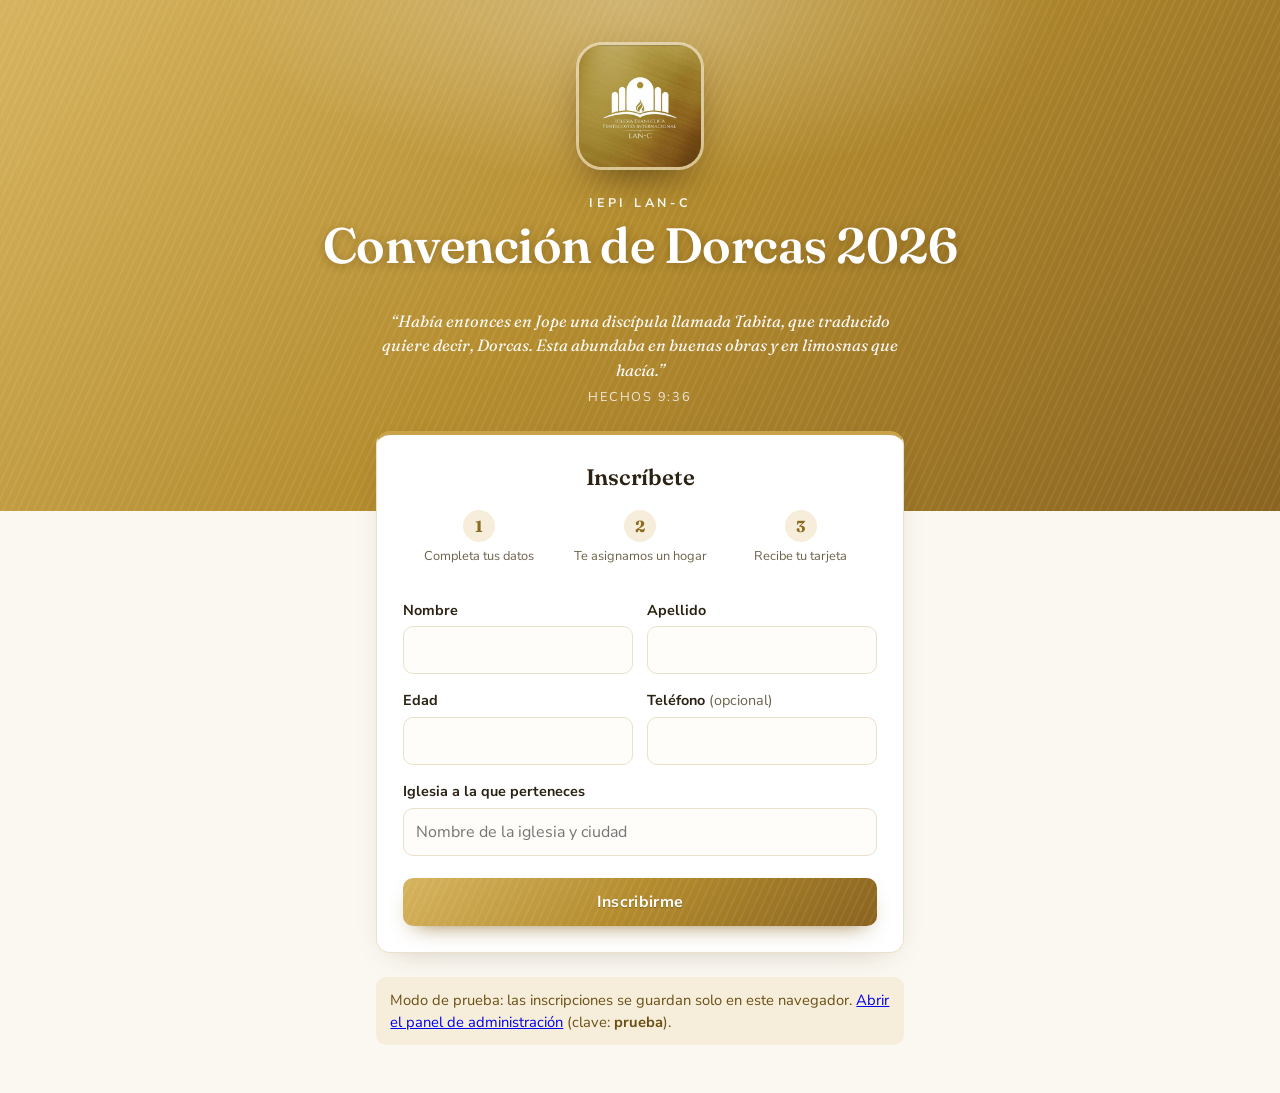
==== dorcas2026/index.html @ a67843ee "Dorcas 2026: paleta dorada del logo y portada nueva para la inscripción Co-Authored-By: Claude Opus " ====
<!DOCTYPE html>
<html lang="es">
<head>
<meta charset="UTF-8">
<meta name="viewport" content="width=device-width, initial-scale=1.0">
<title>Convención de Dorcas 2026</title>
<link rel="preconnect" href="https://fonts.googleapis.com">
<link rel="preconnect" href="https://fonts.gstatic.com" crossorigin>
<link href="https://fonts.googleapis.com/css2?family=Fraunces:opsz,wght@9..144,600&family=Nunito+Sans:wght@400;700&display=swap" rel="stylesheet">
<link rel="stylesheet" href="estilos.css">
</head>
<body>
<header class="portada">
  <img class="logo" src="logo.jpg" alt="Logo Iglesia Evangélica Pentecostés Internacional LAN-C">
  <span class="sello" id="ev-organiza"></span>
  <h1 id="ev-nombre"></h1>
  <div class="chips" id="ev-detalle"></div>
  <blockquote>“Había entonces en Jope una discípula llamada Tabita, que traducido quiere decir, Dorcas. Esta abundaba en buenas obras y en limosnas que hacía.”<cite>Hechos 9:36</cite></blockquote>
</header>

<main class="envoltura sube">
  <section class="tarjeta destacada" id="formulario">
    <h2 style="font-size:1.4rem;text-align:center;margin-bottom:1rem">Inscríbete</h2>
    <div class="pasos">
      <div><b>1</b>Completa tus datos</div>
      <div><b>2</b>Te asignamos un hogar</div>
      <div><b>3</b>Recibe tu tarjeta</div>
    </div>
    <form id="form" novalidate>
      <div class="fila2">
        <div>
          <label for="nombre">Nombre</label>
          <input id="nombre" name="nombre" autocomplete="given-name" required maxlength="60">
        </div>
        <div>
          <label for="apellido">Apellido</label>
          <input id="apellido" name="apellido" autocomplete="family-name" required maxlength="60">
        </div>
      </div>
      <div class="fila2">
        <div>
          <label for="edad">Edad</label>
          <input id="edad" name="edad" type="number" inputmode="numeric" min="0" max="120" required>
        </div>
        <div>
          <label for="telefono">Teléfono <span class="opc">(opcional)</span></label>
          <input id="telefono" name="telefono" type="tel" autocomplete="tel" maxlength="30">
        </div>
      </div>
      <label for="iglesia">Iglesia a la que perteneces</label>
      <input id="iglesia" name="iglesia" required maxlength="100" placeholder="Nombre de la iglesia y ciudad">
      <div id="error" class="aviso mal oculto" role="alert"></div>
      <button class="boton dorado bloque" id="enviar" type="submit">Inscribirme</button>
    </form>
  </section>

  <section class="tarjeta destacada oculto" id="listo" style="text-align:center">
    <div class="listo-icono">✓</div>
    <h2>¡Inscripción recibida!</h2>
    <p style="margin-top:.5rem">Gracias, <strong id="listo-nombre"></strong>. Tu código de inscripción es:</p>
    <p class="codigo-grande" id="listo-codigo"></p>
    <p>Guárdalo. Cuando tengamos tu hospedaje listo te entregaremos una tarjeta con los datos de tu hospedador.</p>
    <button class="boton suave bloque" id="otra" type="button">Inscribir a otra persona</button>
  </section>

  <p class="pie" id="ev-contacto"></p>
  <div id="prueba" class="aviso info oculto">Modo de prueba: las inscripciones se guardan solo en este navegador. <a href="admin.html">Abrir el panel de administración</a> (clave: <b>prueba</b>).</div>
</main>

<script src="comun.js"></script>
<script>
document.getElementById('ev-organiza').textContent = EVENTO.organiza;
document.getElementById('ev-nombre').textContent = EVENTO.nombre;
document.getElementById('ev-detalle').innerHTML = [EVENTO.fechas && '📅 ' + esc(EVENTO.fechas), EVENTO.lugar && '📍 ' + esc(EVENTO.lugar)]
  .filter(Boolean).map(t => '<span>' + t + '</span>').join('');
document.title = 'Inscripción · ' + EVENTO.nombre;
if (EVENTO.contacto) document.getElementById('ev-contacto').textContent = '¿Dudas? Escríbenos: ' + EVENTO.contacto;
if (MODO_PRUEBA) document.getElementById('prueba').classList.remove('oculto');

const form = document.getElementById('form');
const error = document.getElementById('error');
const boton = document.getElementById('enviar');

form.addEventListener('submit', async (e) => {
  e.preventDefault();
  error.classList.add('oculto');
  const d = Object.fromEntries(new FormData(form).entries());
  Object.keys(d).forEach(k => d[k] = d[k].trim());
  const edad = Number(d.edad);
  let falta = '';
  if (!d.nombre) falta = 'Escribe tu nombre.';
  else if (!d.apellido) falta = 'Escribe tu apellido.';
  else if (d.edad === '' || !Number.isInteger(edad) || edad < 0 || edad > 120) falta = 'Escribe una edad válida.';
  else if (!d.iglesia) falta = 'Escribe la iglesia a la que perteneces.';
  if (falta) { error.textContent = falta; error.classList.remove('oculto'); return; }

  boton.disabled = true;
  boton.textContent = 'Enviando…';
  try {
    const r = await api('inscribir', d);
    if (!r.ok) throw new Error(r.mensaje || 'No se pudo guardar.');
    document.getElementById('listo-nombre').textContent = d.nombre + ' ' + d.apellido;
    document.getElementById('listo-codigo').textContent = r.codigo;
    document.getElementById('formulario').classList.add('oculto');
    document.getElementById('listo').classList.remove('oculto');
    form.reset();
  } catch (err) {
    error.textContent = 'No pudimos enviar tu inscripción. Revisa tu conexión e inténtalo de nuevo. (' + err.message + ')';
    error.classList.remove('oculto');
  } finally {
    boton.disabled = false;
    boton.textContent = 'Inscribirme';
  }
});

document.getElementById('otra').addEventListener('click', () => {
  document.getElementById('listo').classList.add('oculto');
  document.getElementById('formulario').classList.remove('oculto');
  document.getElementById('nombre').focus();
});
</script>
</body>
</html>
---- dorcas2026/estilos.css ----
/* Paleta tomada del logo de IEPI LAN-C: dorado cepillado, blanco y café profundo. */
:root {
  --bg: #fbf8f1;
  --surface: #ffffff;
  --ink: #2b2214;
  --ink-soft: #6e624c;
  --line: #ebe1cb;
  --accent: #8c6a1f;        /* dorado oscuro: textos y detalles sobre fondo claro */
  --accent-dark: #6b4f15;
  --accent-soft: #f6eedb;
  --oro-claro: #e8cf8a;
  --oro: linear-gradient(135deg, #d6b45f 0%, #b48c2e 48%, #8a6420 100%);
  --cepillado: repeating-linear-gradient(115deg, rgba(255,255,255,.06) 0 2px, transparent 2px 7px);
  --ok: #2f7d4f; --ok-bg: #e5f4ea;
  --bad: #b3261e; --bad-bg: #fbe9e7;
  --radius: 14px;
}
* { box-sizing: border-box; margin: 0; padding: 0; }
body {
  font-family: 'Nunito Sans', system-ui, -apple-system, 'Segoe UI', Roboto, sans-serif;
  background: var(--bg);
  color: var(--ink);
  min-height: 100vh;
  line-height: 1.5;
}
h1, h2, h3 { font-family: 'Fraunces', Georgia, serif; font-weight: 600; letter-spacing: -0.01em; }
.envoltura { max-width: 560px; margin: 0 auto; padding: 2.5rem 1rem 3rem; }
.envoltura.ancha { max-width: 1100px; }

.cabecera { text-align: center; margin-bottom: 1.75rem; }
.cabecera .sello { display: inline-block; font-size: .75rem; letter-spacing: .18em; text-transform: uppercase;
  color: var(--accent); font-weight: 700; margin-bottom: .4rem; }
.cabecera h1 { font-size: clamp(1.7rem, 5vw, 2.3rem); line-height: 1.15; }
.cabecera p { color: var(--ink-soft); margin-top: .35rem; }
.con-logo { display: flex; align-items: center; justify-content: center; gap: 1.1rem; text-align: left; }
.con-logo .logo { width: 96px; height: 96px; border-radius: 18px; object-fit: cover; flex-shrink: 0;
  box-shadow: 0 8px 22px -10px rgba(60, 40, 20, .5); }
@media (max-width: 480px) { .con-logo .logo { width: 68px; height: 68px; border-radius: 14px; } .con-logo { gap: .8rem; } }

.tarjeta { background: var(--surface); border: 1px solid var(--line); border-radius: var(--radius);
  padding: 1.6rem; box-shadow: 0 10px 30px -18px rgba(60, 40, 20, .35); }

label { display: block; font-weight: 700; font-size: .9rem; margin: 1rem 0 .3rem; }
label .opc { font-weight: 400; color: var(--ink-soft); }
input, select, textarea {
  width: 100%; font: inherit; color: inherit; padding: .7rem .8rem; border: 1px solid var(--line);
  border-radius: 10px; background: #fffdfa;
}
input:focus, select:focus, textarea:focus { outline: 2px solid var(--accent); outline-offset: 1px; border-color: transparent; }
.fila2 { display: grid; grid-template-columns: 1fr 1fr; gap: 0 .9rem; }
@media (max-width: 480px) { .fila2 { grid-template-columns: 1fr; } }

.boton { display: inline-flex; align-items: center; justify-content: center; gap: .4rem; font: inherit; font-weight: 700;
  border: 0; border-radius: 10px; padding: .75rem 1.2rem; cursor: pointer; background: var(--accent); color: #fff;
  transition: filter .15s, transform .15s; }
.boton:hover { background: var(--accent-dark); }
.boton.dorado { background: var(--cepillado), var(--oro); text-shadow: 0 1px 1px rgba(60,40,0,.35);
  box-shadow: 0 10px 22px -12px rgba(138,100,32,.9); letter-spacing: .02em; }
.boton.dorado:hover { filter: brightness(1.06); transform: translateY(-1px); }
.boton:disabled { opacity: .6; cursor: wait; }
.boton.bloque { width: 100%; margin-top: 1.4rem; }
.boton.suave { background: var(--accent-soft); color: var(--accent-dark); }
.boton.suave:hover { background: #efd6c5; }
.boton.peligro { background: transparent; color: var(--bad); padding: .35rem .6rem; }
.boton.peque { padding: .4rem .75rem; font-size: .85rem; }

.aviso { border-radius: 10px; padding: .75rem .9rem; margin-top: 1rem; font-size: .92rem; }
.aviso.ok { background: var(--ok-bg); color: var(--ok); }
.aviso.mal { background: var(--bad-bg); color: var(--bad); }
.aviso.info { background: var(--accent-soft); color: var(--accent-dark); }
.oculto { display: none !important; }
.pie { text-align: center; color: var(--ink-soft); font-size: .85rem; margin-top: 1.5rem; }

/* ----- Portada de la inscripción ----- */
.portada { background: var(--cepillado), var(--oro); color: #fff; text-align: center;
  padding: 2.6rem 1rem 6.5rem; position: relative; overflow: hidden; }
.portada::after { content: ''; position: absolute; inset: 0; pointer-events: none;
  background: radial-gradient(600px 260px at 50% 0%, rgba(255,255,255,.28), transparent 70%); }
.portada > * { position: relative; z-index: 1; }
.portada .logo { width: 128px; height: 128px; border-radius: 26px; object-fit: cover;
  border: 3px solid rgba(255,255,255,.45); box-shadow: 0 18px 40px -16px rgba(50,30,0,.7); }
.portada .sello { display: block; margin-top: 1.1rem; font-size: .78rem; letter-spacing: .3em; text-transform: uppercase;
  font-weight: 700; opacity: .92; }
.portada h1 { font-size: clamp(2rem, 7vw, 3.1rem); line-height: 1.08; margin-top: .35rem; text-shadow: 0 2px 10px rgba(60,40,0,.3); }
.portada .chips { display: flex; justify-content: center; flex-wrap: wrap; gap: .5rem; margin-top: 1rem; }
.portada .chips span { background: rgba(255,255,255,.18); border: 1px solid rgba(255,255,255,.35);
  border-radius: 999px; padding: .3rem .85rem; font-weight: 700; font-size: .9rem; }
.portada blockquote { max-width: 520px; margin: 1.3rem auto 0; font-family: 'Fraunces', Georgia, serif; font-style: italic;
  font-size: 1.02rem; line-height: 1.5; opacity: .95; }
.portada cite { display: block; margin-top: .35rem; font-family: 'Nunito Sans', sans-serif; font-style: normal;
  font-size: .8rem; letter-spacing: .14em; text-transform: uppercase; opacity: .85; }
.envoltura.sube { margin-top: -5rem; position: relative; z-index: 2; padding-top: 0; }
.tarjeta.destacada { border-top: 4px solid #c9a24a; }
.pasos { display: grid; grid-template-columns: repeat(3, 1fr); gap: .5rem; margin-bottom: 1.2rem; }
.pasos div { text-align: center; font-size: .8rem; color: var(--ink-soft); line-height: 1.3; }
.pasos b { display: grid; place-items: center; width: 2rem; height: 2rem; margin: 0 auto .35rem; border-radius: 50%;
  background: var(--accent-soft); color: var(--accent); font-family: 'Fraunces', Georgia, serif; font-size: 1rem; }
.listo-icono { display: grid; place-items: center; width: 64px; height: 64px; margin: 0 auto .8rem; border-radius: 50%;
  background: var(--cepillado), var(--oro); color: #fff; font-size: 2rem; box-shadow: 0 10px 24px -12px rgba(138,100,32,.9); }
.codigo-grande { font-family: 'Fraunces', Georgia, serif; font-size: 2.2rem; color: var(--accent); margin: .3rem 0 .6rem;
  letter-spacing: .04em; }
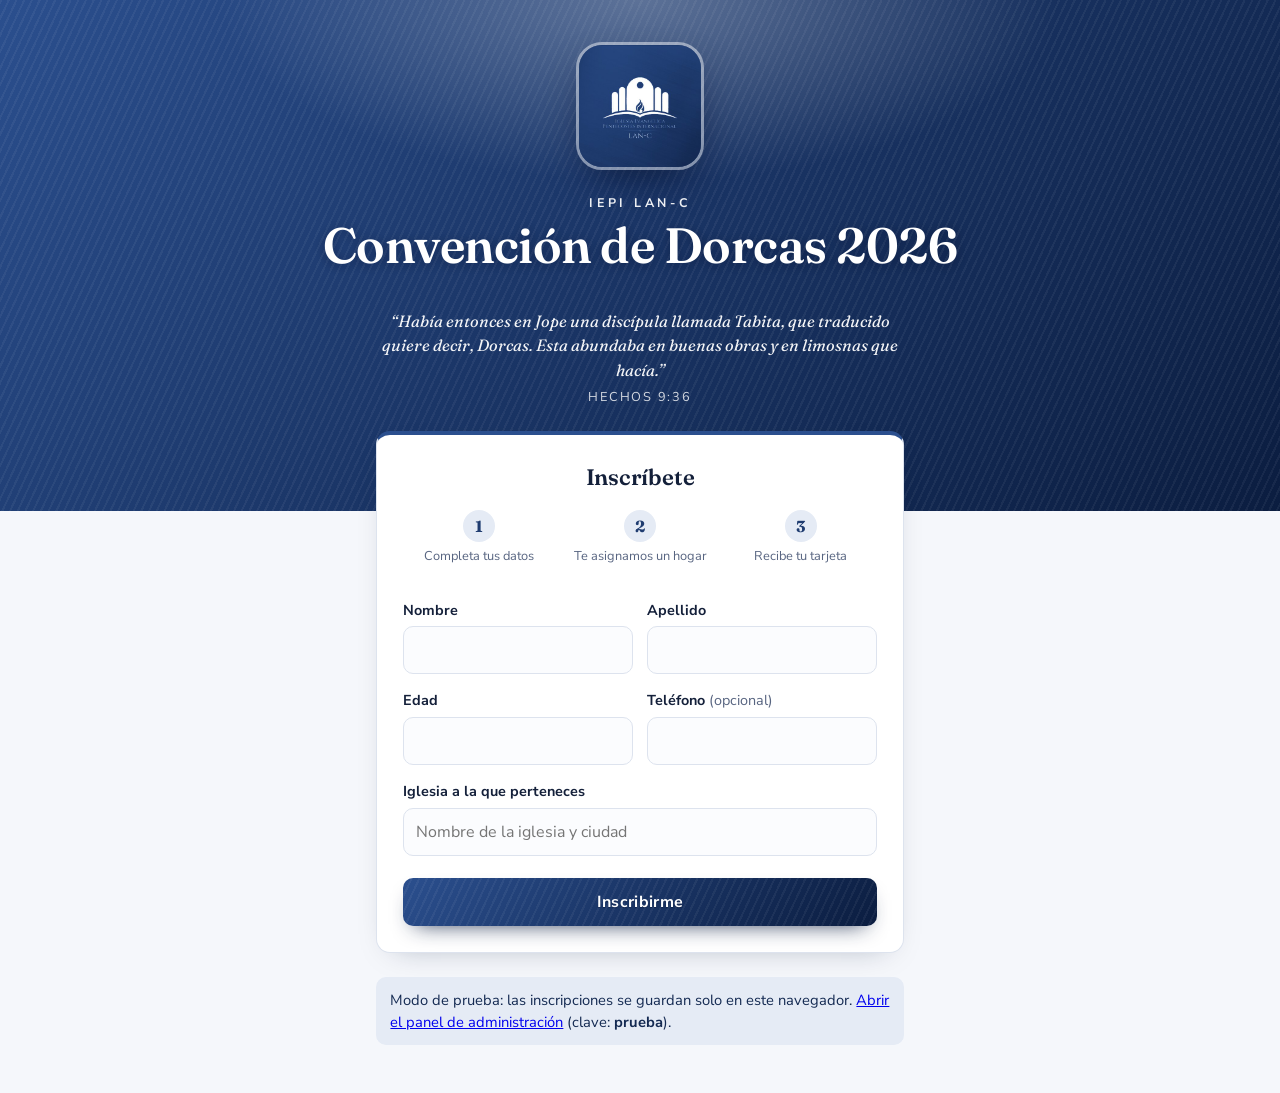
==== commit 7cc19c95: "Dorcas 2026: preguntas de los hospedadores y paleta azul marino - Ficha del hospedador: cupos, camas" ====
--- a/dorcas2026/index.html
+++ b/dorcas2026/index.html
@@ -50,7 +50,7 @@
       <label for="iglesia">Iglesia a la que perteneces</label>
       <input id="iglesia" name="iglesia" required maxlength="100" placeholder="Nombre de la iglesia y ciudad">
       <div id="error" class="aviso mal oculto" role="alert"></div>
-      <button class="boton dorado bloque" id="enviar" type="submit">Inscribirme</button>
+      <button class="boton marino bloque" id="enviar" type="submit">Inscribirme</button>
     </form>
   </section>
 
@@ -104,6 +104,7 @@
     document.getElementById('formulario').classList.add('oculto');
     document.getElementById('listo').classList.remove('oculto');
     form.reset();
+    form.iglesia.value = d.iglesia; // quien inscribe a su grupo no tiene que reescribir la iglesia
   } catch (err) {
     error.textContent = 'No pudimos enviar tu inscripción. Revisa tu conexión e inténtalo de nuevo. (' + err.message + ')';
     error.classList.remove('oculto');
@@ -117,6 +118,7 @@
   document.getElementById('listo').classList.add('oculto');
   document.getElementById('formulario').classList.remove('oculto');
   document.getElementById('nombre').focus();
+  window.scrollTo({ top: document.getElementById('formulario').offsetTop - 20, behavior: 'smooth' });
 });
 </script>
 </body>
--- a/dorcas2026/estilos.css
+++ b/dorcas2026/estilos.css
@@ -1,16 +1,15 @@
-/* Paleta tomada del logo de IEPI LAN-C: dorado cepillado, blanco y café profundo. */
+/* Paleta azul marino: fondo del logo de IEPI LAN-C (azul cepillado), blanco y gris azulado. */
 :root {
-  --bg: #fbf8f1;
+  --bg: #f5f7fb;
   --surface: #ffffff;
-  --ink: #2b2214;
-  --ink-soft: #6e624c;
-  --line: #ebe1cb;
-  --accent: #8c6a1f;        /* dorado oscuro: textos y detalles sobre fondo claro */
-  --accent-dark: #6b4f15;
-  --accent-soft: #f6eedb;
-  --oro-claro: #e8cf8a;
-  --oro: linear-gradient(135deg, #d6b45f 0%, #b48c2e 48%, #8a6420 100%);
-  --cepillado: repeating-linear-gradient(115deg, rgba(255,255,255,.06) 0 2px, transparent 2px 7px);
+  --ink: #14203a;
+  --ink-soft: #586581;
+  --line: #dde3ee;
+  --accent: #1f3c70;        /* azul marino: textos, botones y detalles */
+  --accent-dark: #142a52;
+  --accent-soft: #e5ebf5;
+  --marino: linear-gradient(135deg, #2b4f8e 0%, #1a3566 48%, #0b1d40 100%);
+  --cepillado: repeating-linear-gradient(115deg, rgba(255,255,255,.05) 0 2px, transparent 2px 7px);
   --ok: #2f7d4f; --ok-bg: #e5f4ea;
   --bad: #b3261e; --bad-bg: #fbe9e7;
   --radius: 14px;
@@ -34,17 +33,17 @@
 .cabecera p { color: var(--ink-soft); margin-top: .35rem; }
 .con-logo { display: flex; align-items: center; justify-content: center; gap: 1.1rem; text-align: left; }
 .con-logo .logo { width: 96px; height: 96px; border-radius: 18px; object-fit: cover; flex-shrink: 0;
-  box-shadow: 0 8px 22px -10px rgba(60, 40, 20, .5); }
+  box-shadow: 0 8px 22px -10px rgba(10, 25, 55, .5); }
 @media (max-width: 480px) { .con-logo .logo { width: 68px; height: 68px; border-radius: 14px; } .con-logo { gap: .8rem; } }
 
 .tarjeta { background: var(--surface); border: 1px solid var(--line); border-radius: var(--radius);
-  padding: 1.6rem; box-shadow: 0 10px 30px -18px rgba(60, 40, 20, .35); }
+  padding: 1.6rem; box-shadow: 0 10px 30px -18px rgba(10, 25, 55, .35); }
 
 label { display: block; font-weight: 700; font-size: .9rem; margin: 1rem 0 .3rem; }
 label .opc { font-weight: 400; color: var(--ink-soft); }
 input, select, textarea {
   width: 100%; font: inherit; color: inherit; padding: .7rem .8rem; border: 1px solid var(--line);
-  border-radius: 10px; background: #fffdfa;
+  border-radius: 10px; background: #fbfcfe;
 }
 input:focus, select:focus, textarea:focus { outline: 2px solid var(--accent); outline-offset: 1px; border-color: transparent; }
 .fila2 { display: grid; grid-template-columns: 1fr 1fr; gap: 0 .9rem; }
@@ -54,9 +53,9 @@
   border: 0; border-radius: 10px; padding: .75rem 1.2rem; cursor: pointer; background: var(--accent); color: #fff;
   transition: filter .15s, transform .15s; }
 .boton:hover { background: var(--accent-dark); }
-.boton.dorado { background: var(--cepillado), var(--oro); text-shadow: 0 1px 1px rgba(60,40,0,.35);
-  box-shadow: 0 10px 22px -12px rgba(138,100,32,.9); letter-spacing: .02em; }
-.boton.dorado:hover { filter: brightness(1.06); transform: translateY(-1px); }
+.boton.marino { background: var(--cepillado), var(--marino); text-shadow: 0 1px 1px rgba(0,10,35,.35);
+  box-shadow: 0 10px 22px -12px rgba(11,29,64,.9); letter-spacing: .02em; }
+.boton.marino:hover { filter: brightness(1.06); transform: translateY(-1px); }
 .boton:disabled { opacity: .6; cursor: wait; }
 .boton.bloque { width: 100%; margin-top: 1.4rem; }
 .boton.suave { background: var(--accent-soft); color: var(--accent-dark); }
@@ -72,16 +71,16 @@
 .pie { text-align: center; color: var(--ink-soft); font-size: .85rem; margin-top: 1.5rem; }
 
 /* ----- Portada de la inscripción ----- */
-.portada { background: var(--cepillado), var(--oro); color: #fff; text-align: center;
+.portada { background: var(--cepillado), var(--marino); color: #fff; text-align: center;
   padding: 2.6rem 1rem 6.5rem; position: relative; overflow: hidden; }
 .portada::after { content: ''; position: absolute; inset: 0; pointer-events: none;
   background: radial-gradient(600px 260px at 50% 0%, rgba(255,255,255,.28), transparent 70%); }
 .portada > * { position: relative; z-index: 1; }
 .portada .logo { width: 128px; height: 128px; border-radius: 26px; object-fit: cover;
-  border: 3px solid rgba(255,255,255,.45); box-shadow: 0 18px 40px -16px rgba(50,30,0,.7); }
+  border: 3px solid rgba(255,255,255,.45); box-shadow: 0 18px 40px -16px rgba(0,10,35,.7); }
 .portada .sello { display: block; margin-top: 1.1rem; font-size: .78rem; letter-spacing: .3em; text-transform: uppercase;
   font-weight: 700; opacity: .92; }
-.portada h1 { font-size: clamp(2rem, 7vw, 3.1rem); line-height: 1.08; margin-top: .35rem; text-shadow: 0 2px 10px rgba(60,40,0,.3); }
+.portada h1 { font-size: clamp(2rem, 7vw, 3.1rem); line-height: 1.08; margin-top: .35rem; text-shadow: 0 2px 10px rgba(0,10,35,.3); }
 .portada .chips { display: flex; justify-content: center; flex-wrap: wrap; gap: .5rem; margin-top: 1rem; }
 .portada .chips span { background: rgba(255,255,255,.18); border: 1px solid rgba(255,255,255,.35);
   border-radius: 999px; padding: .3rem .85rem; font-weight: 700; font-size: .9rem; }
@@ -90,12 +89,12 @@
 .portada cite { display: block; margin-top: .35rem; font-family: 'Nunito Sans', sans-serif; font-style: normal;
   font-size: .8rem; letter-spacing: .14em; text-transform: uppercase; opacity: .85; }
 .envoltura.sube { margin-top: -5rem; position: relative; z-index: 2; padding-top: 0; }
-.tarjeta.destacada { border-top: 4px solid #c9a24a; }
+.tarjeta.destacada { border-top: 4px solid #2b4f8e; }
 .pasos { display: grid; grid-template-columns: repeat(3, 1fr); gap: .5rem; margin-bottom: 1.2rem; }
 .pasos div { text-align: center; font-size: .8rem; color: var(--ink-soft); line-height: 1.3; }
 .pasos b { display: grid; place-items: center; width: 2rem; height: 2rem; margin: 0 auto .35rem; border-radius: 50%;
   background: var(--accent-soft); color: var(--accent); font-family: 'Fraunces', Georgia, serif; font-size: 1rem; }
 .listo-icono { display: grid; place-items: center; width: 64px; height: 64px; margin: 0 auto .8rem; border-radius: 50%;
-  background: var(--cepillado), var(--oro); color: #fff; font-size: 2rem; box-shadow: 0 10px 24px -12px rgba(138,100,32,.9); }
+  background: var(--cepillado), var(--marino); color: #fff; font-size: 2rem; box-shadow: 0 10px 24px -12px rgba(11,29,64,.9); }
 .codigo-grande { font-family: 'Fraunces', Georgia, serif; font-size: 2.2rem; color: var(--accent); margin: .3rem 0 .6rem;
   letter-spacing: .04em; }
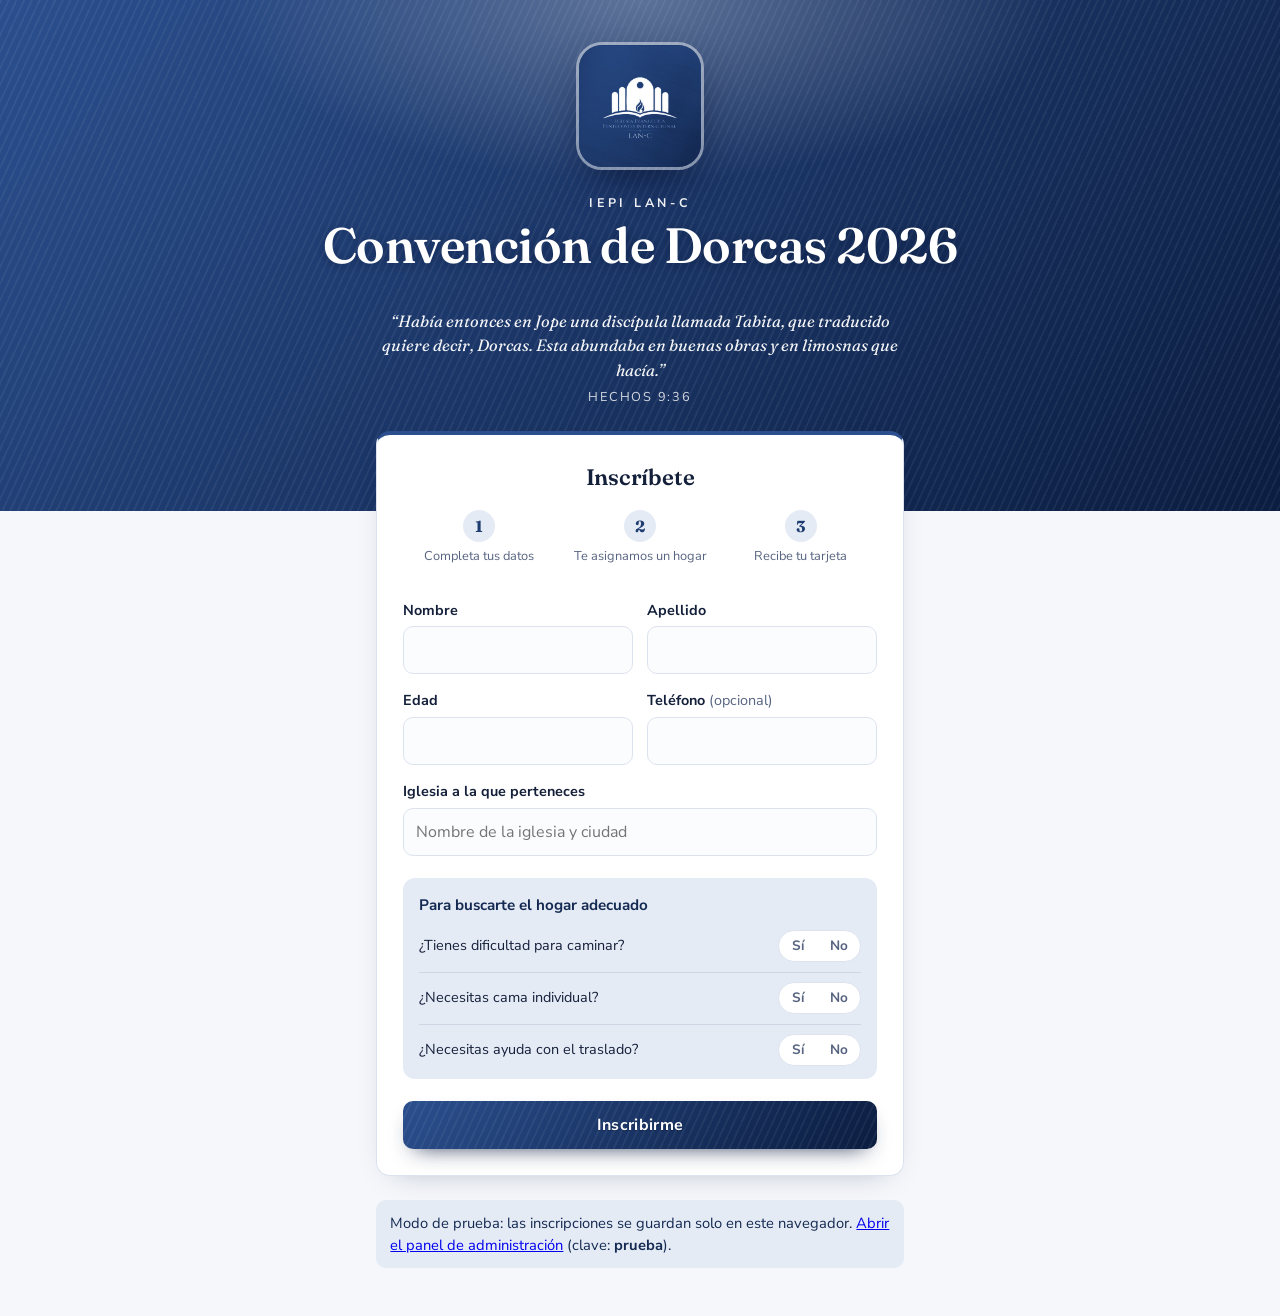
==== commit 65ff4bfb: "Dorcas 2026: necesidades de hospedaje en la inscripción El formulario pregunta si la hermana tiene d" ====
--- a/dorcas2026/index.html
+++ b/dorcas2026/index.html
@@ -49,6 +49,21 @@
       </div>
       <label for="iglesia">Iglesia a la que perteneces</label>
       <input id="iglesia" name="iglesia" required maxlength="100" placeholder="Nombre de la iglesia y ciudad">
+      <div class="necesidades" role="group" aria-labelledby="nec-titulo">
+        <p class="nec-titulo" id="nec-titulo">Para buscarte el hogar adecuado</p>
+        <div class="pregunta">
+          <span>¿Tienes dificultad para caminar?</span>
+          <span class="sino"><label><input type="radio" name="movilidad" value="Sí">Sí</label><label><input type="radio" name="movilidad" value="No">No</label></span>
+        </div>
+        <div class="pregunta">
+          <span>¿Necesitas cama individual?</span>
+          <span class="sino"><label><input type="radio" name="camaIndividual" value="Sí">Sí</label><label><input type="radio" name="camaIndividual" value="No">No</label></span>
+        </div>
+        <div class="pregunta">
+          <span>¿Necesitas ayuda con el traslado?</span>
+          <span class="sino"><label><input type="radio" name="traslado" value="Sí">Sí</label><label><input type="radio" name="traslado" value="No">No</label></span>
+        </div>
+      </div>
       <div id="error" class="aviso mal oculto" role="alert"></div>
       <button class="boton marino bloque" id="enviar" type="submit">Inscribirme</button>
     </form>
--- a/dorcas2026/estilos.css
+++ b/dorcas2026/estilos.css
@@ -68,6 +68,20 @@
 .aviso.mal { background: var(--bad-bg); color: var(--bad); }
 .aviso.info { background: var(--accent-soft); color: var(--accent-dark); }
 .oculto { display: none !important; }
+/* Preguntas Sí/No */
+.necesidades { margin-top: 1.4rem; padding: 1rem 1rem .2rem; background: var(--accent-soft); border-radius: 12px; }
+.nec-titulo { font-weight: 700; color: var(--accent-dark); font-size: .95rem; margin-bottom: .2rem; }
+.necesidades .pregunta { font-weight: 400; border-color: rgba(31,60,112,.12); }
+.necesidades .pregunta:last-child { border-bottom: 0; }
+.necesidades .sino { background: var(--surface); }
+.pregunta { display: flex; justify-content: space-between; align-items: center; gap: .8rem; padding: .6rem 0;
+  border-bottom: 1px solid var(--line); font-size: .9rem; font-weight: 700; }
+.pregunta:first-child { margin-top: .8rem; }
+.sino { display: inline-flex; border: 1px solid var(--line); border-radius: 999px; overflow: hidden; flex-shrink: 0; }
+.sino label { margin: 0; padding: .3rem .8rem; font-size: .85rem; cursor: pointer; color: var(--ink-soft); }
+.sino input { position: absolute; opacity: 0; width: 1px; height: 1px; }
+.sino label:has(input:checked) { background: var(--accent); color: #fff; }
+.sino label:has(input:focus-visible) { outline: 2px solid var(--accent); outline-offset: -2px; }
 .pie { text-align: center; color: var(--ink-soft); font-size: .85rem; margin-top: 1.5rem; }
 
 /* ----- Portada de la inscripción ----- */
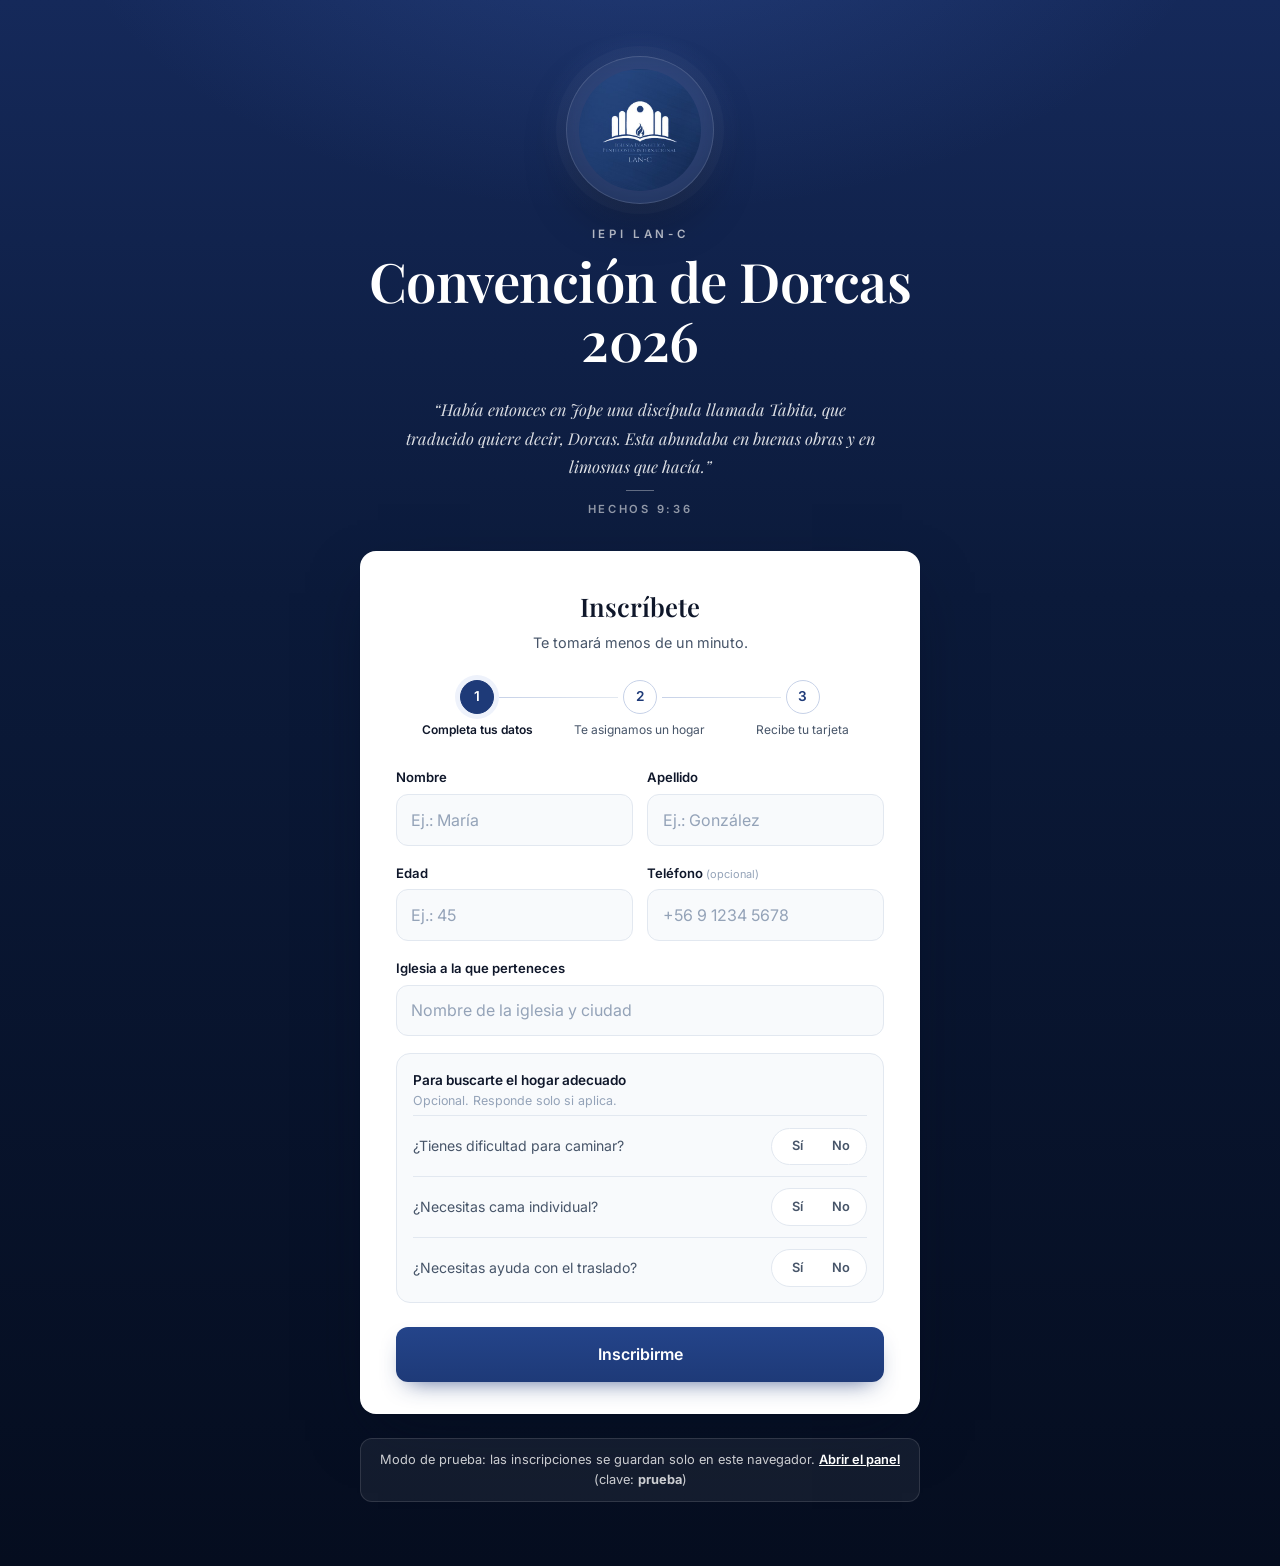
==== commit b1b214a8: "Dorcas 2026: rediseño de la pantalla de bienvenida e inscripción Hoja de estilos propia (inscripcion" ====
--- a/dorcas2026/index.html
+++ b/dorcas2026/index.html
@@ -3,98 +3,159 @@
 <head>
 <meta charset="UTF-8">
 <meta name="viewport" content="width=device-width, initial-scale=1.0">
+<meta name="theme-color" content="#0b1a3a">
 <title>Convención de Dorcas 2026</title>
+<!-- Tipografías: Playfair Display (títulos y cita) e Inter (interfaz) -->
 <link rel="preconnect" href="https://fonts.googleapis.com">
 <link rel="preconnect" href="https://fonts.gstatic.com" crossorigin>
-<link href="https://fonts.googleapis.com/css2?family=Fraunces:opsz,wght@9..144,600&family=Nunito+Sans:wght@400;700&display=swap" rel="stylesheet">
-<link rel="stylesheet" href="estilos.css">
+<link href="https://fonts.googleapis.com/css2?family=Inter:wght@400;500;600&family=Playfair+Display:ital,wght@0,600;1,400&display=swap" rel="stylesheet">
+<link rel="stylesheet" href="inscripcion.css">
 </head>
 <body>
-<header class="portada">
-  <img class="logo" src="logo.jpg" alt="Logo Iglesia Evangélica Pentecostés Internacional LAN-C">
-  <span class="sello" id="ev-organiza"></span>
-  <h1 id="ev-nombre"></h1>
-  <div class="chips" id="ev-detalle"></div>
-  <blockquote>“Había entonces en Jope una discípula llamada Tabita, que traducido quiere decir, Dorcas. Esta abundaba en buenas obras y en limosnas que hacía.”<cite>Hechos 9:36</cite></blockquote>
-</header>
-
-<main class="envoltura sube">
-  <section class="tarjeta destacada" id="formulario">
-    <h2 style="font-size:1.4rem;text-align:center;margin-bottom:1rem">Inscríbete</h2>
-    <div class="pasos">
-      <div><b>1</b>Completa tus datos</div>
-      <div><b>2</b>Te asignamos un hogar</div>
-      <div><b>3</b>Recibe tu tarjeta</div>
+<main class="pagina">
+
+  <!-- =============================== CABECERA =============================== -->
+  <header class="cabecera">
+    <!-- LOGO: reemplaza logo.jpg por otra imagen (cuadrada) para cambiarlo -->
+    <div class="logo-halo">
+      <img src="logo.jpg" alt="Logo Iglesia Evangélica Pentecostés Internacional LAN-C" width="122" height="122">
     </div>
+
+    <!-- El nombre del evento, quién organiza, fechas y lugar se cambian en comun.js (objeto EVENTO) -->
+    <p class="organiza" id="ev-organiza">IEPI LAN-C</p>
+    <h1 class="titulo" id="ev-nombre">Convención de Dorcas 2026</h1>
+    <div class="detalles" id="ev-detalle"></div>
+
+    <!-- CITA BÍBLICA: cambia el texto y la referencia aquí -->
+    <blockquote class="cita">
+      “Había entonces en Jope una discípula llamada Tabita, que traducido quiere decir, Dorcas.
+      Esta abundaba en buenas obras y en limosnas que hacía.”
+      <cite>Hechos 9:36</cite>
+    </blockquote>
+  </header>
+
+  <!-- ============================ TARJETA / FORMULARIO ============================ -->
+  <section class="tarjeta" id="tarjeta" aria-labelledby="titulo-form">
+    <h2 id="titulo-form">Inscríbete</h2>
+    <p class="subtitulo" id="subtitulo-form">Te tomará menos de un minuto.</p>
+
+    <!-- Pasos del proceso -->
+    <ol class="pasos" id="pasos">
+      <li class="activo">Completa tus datos</li>
+      <li>Te asignamos un hogar</li>
+      <li>Recibe tu tarjeta</li>
+    </ol>
+
+    <!-- Formulario -->
     <form id="form" novalidate>
-      <div class="fila2">
-        <div>
+      <div class="fila dos">
+        <div class="campo">
           <label for="nombre">Nombre</label>
-          <input id="nombre" name="nombre" autocomplete="given-name" required maxlength="60">
-        </div>
-        <div>
+          <input id="nombre" name="nombre" autocomplete="given-name" maxlength="60" placeholder="Ej.: María" required>
+        </div>
+        <div class="campo">
           <label for="apellido">Apellido</label>
-          <input id="apellido" name="apellido" autocomplete="family-name" required maxlength="60">
-        </div>
-      </div>
-      <div class="fila2">
-        <div>
+          <input id="apellido" name="apellido" autocomplete="family-name" maxlength="60" placeholder="Ej.: González" required>
+        </div>
+      </div>
+
+      <div class="fila dos">
+        <div class="campo">
           <label for="edad">Edad</label>
-          <input id="edad" name="edad" type="number" inputmode="numeric" min="0" max="120" required>
-        </div>
-        <div>
-          <label for="telefono">Teléfono <span class="opc">(opcional)</span></label>
-          <input id="telefono" name="telefono" type="tel" autocomplete="tel" maxlength="30">
-        </div>
-      </div>
-      <label for="iglesia">Iglesia a la que perteneces</label>
-      <input id="iglesia" name="iglesia" required maxlength="100" placeholder="Nombre de la iglesia y ciudad">
+          <input id="edad" name="edad" type="number" inputmode="numeric" min="0" max="120" placeholder="Ej.: 45" required>
+        </div>
+        <div class="campo">
+          <label for="telefono">Teléfono <small>(opcional)</small></label>
+          <input id="telefono" name="telefono" type="tel" autocomplete="tel" maxlength="30" placeholder="+56 9 1234 5678">
+        </div>
+      </div>
+
+      <div class="campo">
+        <label for="iglesia">Iglesia a la que perteneces</label>
+        <input id="iglesia" name="iglesia" maxlength="100" placeholder="Nombre de la iglesia y ciudad" required>
+      </div>
+
+      <!-- Necesidades para el hospedaje (opcionales) -->
       <div class="necesidades" role="group" aria-labelledby="nec-titulo">
-        <p class="nec-titulo" id="nec-titulo">Para buscarte el hogar adecuado</p>
+        <p class="necesidades-titulo" id="nec-titulo">Para buscarte el hogar adecuado</p>
+        <p class="necesidades-ayuda">Opcional. Responde solo si aplica.</p>
         <div class="pregunta">
           <span>¿Tienes dificultad para caminar?</span>
-          <span class="sino"><label><input type="radio" name="movilidad" value="Sí">Sí</label><label><input type="radio" name="movilidad" value="No">No</label></span>
+          <span class="sino">
+            <label><input type="radio" name="movilidad" value="Sí"><span>Sí</span></label>
+            <label><input type="radio" name="movilidad" value="No"><span>No</span></label>
+          </span>
         </div>
         <div class="pregunta">
           <span>¿Necesitas cama individual?</span>
-          <span class="sino"><label><input type="radio" name="camaIndividual" value="Sí">Sí</label><label><input type="radio" name="camaIndividual" value="No">No</label></span>
+          <span class="sino">
+            <label><input type="radio" name="camaIndividual" value="Sí"><span>Sí</span></label>
+            <label><input type="radio" name="camaIndividual" value="No"><span>No</span></label>
+          </span>
         </div>
         <div class="pregunta">
           <span>¿Necesitas ayuda con el traslado?</span>
-          <span class="sino"><label><input type="radio" name="traslado" value="Sí">Sí</label><label><input type="radio" name="traslado" value="No">No</label></span>
-        </div>
-      </div>
-      <div id="error" class="aviso mal oculto" role="alert"></div>
-      <button class="boton marino bloque" id="enviar" type="submit">Inscribirme</button>
+          <span class="sino">
+            <label><input type="radio" name="traslado" value="Sí"><span>Sí</span></label>
+            <label><input type="radio" name="traslado" value="No"><span>No</span></label>
+          </span>
+        </div>
+      </div>
+
+      <div id="error" class="error oculto" role="alert"></div>
+      <button class="boton" id="enviar" type="submit">Inscribirme</button>
     </form>
+
+    <!-- Confirmación (aparece después de enviar) -->
+    <div class="listo oculto" id="listo" aria-live="polite">
+      <div class="listo-icono" aria-hidden="true">✓</div>
+      <h2>¡Inscripción recibida!</h2>
+      <p>Gracias, <strong id="listo-nombre"></strong>. Tu código de inscripción es:</p>
+      <div class="codigo" id="listo-codigo"></div>
+      <p>Guárdalo. Cuando tengamos tu hospedaje listo, te entregaremos una tarjeta con los datos de tu hospedador.</p>
+      <button class="boton secundario" id="otra" type="button">Inscribir a otra persona</button>
+    </div>
   </section>
 
-  <section class="tarjeta destacada oculto" id="listo" style="text-align:center">
-    <div class="listo-icono">✓</div>
-    <h2>¡Inscripción recibida!</h2>
-    <p style="margin-top:.5rem">Gracias, <strong id="listo-nombre"></strong>. Tu código de inscripción es:</p>
-    <p class="codigo-grande" id="listo-codigo"></p>
-    <p>Guárdalo. Cuando tengamos tu hospedaje listo te entregaremos una tarjeta con los datos de tu hospedador.</p>
-    <button class="boton suave bloque" id="otra" type="button">Inscribir a otra persona</button>
-  </section>
-
   <p class="pie" id="ev-contacto"></p>
-  <div id="prueba" class="aviso info oculto">Modo de prueba: las inscripciones se guardan solo en este navegador. <a href="admin.html">Abrir el panel de administración</a> (clave: <b>prueba</b>).</div>
+  <div id="prueba" class="prueba oculto">Modo de prueba: las inscripciones se guardan solo en este navegador.
+    <a href="admin.html">Abrir el panel</a> (clave: <b>prueba</b>)</div>
 </main>
 
 <script src="comun.js"></script>
 <script>
-document.getElementById('ev-organiza').textContent = EVENTO.organiza;
-document.getElementById('ev-nombre').textContent = EVENTO.nombre;
-document.getElementById('ev-detalle').innerHTML = [EVENTO.fechas && '📅 ' + esc(EVENTO.fechas), EVENTO.lugar && '📍 ' + esc(EVENTO.lugar)]
+const $ = (id) => document.getElementById(id);
+
+/* ---------- Textos del evento (desde comun.js) ---------- */
+$('ev-organiza').textContent = EVENTO.organiza;
+// El año del título va en su propia línea: "Convención de Dorcas" / "2026"
+const m = EVENTO.nombre.match(/^(.*\S)\s+(\d{4})$/);
+$('ev-nombre').innerHTML = m ? esc(m[1]) + ' <span>' + esc(m[2]) + '</span>' : esc(EVENTO.nombre);
+$('ev-detalle').innerHTML = [EVENTO.fechas && '📅 ' + esc(EVENTO.fechas), EVENTO.lugar && '📍 ' + esc(EVENTO.lugar)]
   .filter(Boolean).map(t => '<span>' + t + '</span>').join('');
 document.title = 'Inscripción · ' + EVENTO.nombre;
-if (EVENTO.contacto) document.getElementById('ev-contacto').textContent = '¿Dudas? Escríbenos: ' + EVENTO.contacto;
-if (MODO_PRUEBA) document.getElementById('prueba').classList.remove('oculto');
-
-const form = document.getElementById('form');
-const error = document.getElementById('error');
-const boton = document.getElementById('enviar');
+if (EVENTO.contacto) $('ev-contacto').textContent = '¿Dudas? Escríbenos: ' + EVENTO.contacto;
+if (MODO_PRUEBA) $('prueba').classList.remove('oculto');
+
+/* ---------- Pasos ---------- */
+function marcarPaso(n) {   // n = paso activo (1, 2 o 3)
+  document.querySelectorAll('#pasos li').forEach((li, i) => {
+    li.classList.toggle('hecho', i < n - 1);
+    li.classList.toggle('activo', i === n - 1);
+  });
+}
+
+/* ---------- Envío ---------- */
+const form = $('form');
+const error = $('error');
+const boton = $('enviar');
+
+function mostrarError(texto, campo) {
+  error.textContent = texto;
+  error.classList.remove('oculto');
+  if (campo) { campo.setAttribute('aria-invalid', 'true'); campo.focus(); }
+}
+form.addEventListener('input', (e) => e.target.removeAttribute('aria-invalid'));
 
 form.addEventListener('submit', async (e) => {
   e.preventDefault();
@@ -102,38 +163,41 @@
   const d = Object.fromEntries(new FormData(form).entries());
   Object.keys(d).forEach(k => d[k] = d[k].trim());
   const edad = Number(d.edad);
-  let falta = '';
-  if (!d.nombre) falta = 'Escribe tu nombre.';
-  else if (!d.apellido) falta = 'Escribe tu apellido.';
-  else if (d.edad === '' || !Number.isInteger(edad) || edad < 0 || edad > 120) falta = 'Escribe una edad válida.';
-  else if (!d.iglesia) falta = 'Escribe la iglesia a la que perteneces.';
-  if (falta) { error.textContent = falta; error.classList.remove('oculto'); return; }
+  if (!d.nombre) return mostrarError('Escribe tu nombre.', form.nombre);
+  if (!d.apellido) return mostrarError('Escribe tu apellido.', form.apellido);
+  if (d.edad === '' || !Number.isInteger(edad) || edad < 0 || edad > 120) return mostrarError('Escribe una edad válida.', form.edad);
+  if (!d.iglesia) return mostrarError('Escribe la iglesia a la que perteneces.', form.iglesia);
 
   boton.disabled = true;
   boton.textContent = 'Enviando…';
   try {
     const r = await api('inscribir', d);
     if (!r.ok) throw new Error(r.mensaje || 'No se pudo guardar.');
-    document.getElementById('listo-nombre').textContent = d.nombre + ' ' + d.apellido;
-    document.getElementById('listo-codigo').textContent = r.codigo;
-    document.getElementById('formulario').classList.add('oculto');
-    document.getElementById('listo').classList.remove('oculto');
+    $('listo-nombre').textContent = d.nombre + ' ' + d.apellido;
+    $('listo-codigo').textContent = r.codigo;
+    form.classList.add('oculto');
+    $('titulo-form').classList.add('oculto');
+    $('subtitulo-form').classList.add('oculto');
+    $('listo').classList.remove('oculto');
+    marcarPaso(2);
     form.reset();
     form.iglesia.value = d.iglesia; // quien inscribe a su grupo no tiene que reescribir la iglesia
   } catch (err) {
-    error.textContent = 'No pudimos enviar tu inscripción. Revisa tu conexión e inténtalo de nuevo. (' + err.message + ')';
-    error.classList.remove('oculto');
+    mostrarError('No pudimos enviar tu inscripción. Revisa tu conexión e inténtalo de nuevo. (' + err.message + ')');
   } finally {
     boton.disabled = false;
     boton.textContent = 'Inscribirme';
   }
 });
 
-document.getElementById('otra').addEventListener('click', () => {
-  document.getElementById('listo').classList.add('oculto');
-  document.getElementById('formulario').classList.remove('oculto');
-  document.getElementById('nombre').focus();
-  window.scrollTo({ top: document.getElementById('formulario').offsetTop - 20, behavior: 'smooth' });
+$('otra').addEventListener('click', () => {
+  $('listo').classList.add('oculto');
+  form.classList.remove('oculto');
+  $('titulo-form').classList.remove('oculto');
+  $('subtitulo-form').classList.remove('oculto');
+  marcarPaso(1);
+  $('tarjeta').scrollIntoView({ behavior: 'smooth', block: 'start' });
+  $('nombre').focus({ preventScroll: true });
 });
 </script>
 </body>
--- a/dorcas2026/inscripcion.css
+++ b/dorcas2026/inscripcion.css
@@ -0,0 +1,347 @@
+/* =====================================================================
+   Inscripción · Convención de Dorcas 2026
+   Diseño de la pantalla de bienvenida y registro (solo index.html).
+   Para cambiar los colores, edita las variables de :root.
+   ===================================================================== */
+:root {
+  /* Azul noche / azul marino */
+  --noche-1: #050d1f;
+  --noche-2: #0b1a3a;
+  --noche-3: #15295a;
+  --marino: #1e3a78;        /* color principal: botones, foco, pasos */
+  --marino-hover: #17306a;
+  --marino-suave: #eef2fb;
+
+  /* Neutros */
+  --tinta: #0f172a;
+  --tinta-2: #475569;
+  --tinta-3: #94a3b8;
+  --borde: #e2e8f0;
+  --campo: #f8fafc;
+  --blanco: #ffffff;
+
+  --error: #b42318; --error-bg: #fef3f2;
+  --radio: 16px;
+  --sombra-tarjeta: 0 1px 2px rgba(5, 13, 31, .06), 0 24px 60px -18px rgba(5, 13, 31, .55);
+  --serif: 'Playfair Display', Georgia, 'Times New Roman', serif;
+  --sans: 'Inter', system-ui, -apple-system, 'Segoe UI', Roboto, sans-serif;
+}
+
+*, *::before, *::after { box-sizing: border-box; margin: 0; padding: 0; }
+
+body {
+  min-height: 100vh;
+  font-family: var(--sans);
+  color: var(--tinta);
+  line-height: 1.55;
+  -webkit-font-smoothing: antialiased;
+  /* Degradado profundo y limpio, sin tramas */
+  background:
+    radial-gradient(900px 520px at 50% -8%, rgba(70, 110, 200, .28), transparent 65%),
+    linear-gradient(180deg, var(--noche-3) 0%, var(--noche-2) 38%, var(--noche-1) 100%);
+  background-color: var(--noche-1);
+}
+
+.oculto { display: none !important; }
+
+/* Contenedor principal: mobile-first, se ensancha en pantallas grandes */
+.pagina {
+  width: 100%;
+  max-width: 760px;           /* la cabecera usa todo el ancho; la tarjeta, 560px */
+  margin: 0 auto;
+  padding: 2.5rem 1rem 3rem;
+}
+.tarjeta, .pie, .prueba { max-width: 560px; margin-left: auto; margin-right: auto; }
+@media (min-width: 640px) { .pagina { padding: 3.5rem 1.5rem 4rem; } }
+
+/* ---------- Cabecera ---------- */
+.cabecera { text-align: center; color: var(--blanco); margin-bottom: 2rem; }
+
+/* Logo con halo traslúcido */
+.logo-halo {
+  position: relative;
+  display: inline-grid;
+  place-items: center;
+  width: 132px; height: 132px;
+  border-radius: 50%;
+  background: rgba(255, 255, 255, .06);
+  border: 1px solid rgba(255, 255, 255, .14);
+  box-shadow: 0 0 0 10px rgba(255, 255, 255, .025), 0 20px 50px -15px rgba(0, 0, 0, .6);
+  -webkit-backdrop-filter: blur(6px);
+  backdrop-filter: blur(6px);
+}
+.logo-halo::before {           /* resplandor suave detrás del logo */
+  content: '';
+  position: absolute;
+  inset: -28px;
+  border-radius: 50%;
+  background: radial-gradient(circle, rgba(120, 160, 255, .22), transparent 70%);
+  z-index: -1;
+}
+.logo-halo img { width: 108px; height: 108px; border-radius: 50%; object-fit: cover; display: block; }
+@media (min-width: 640px) {
+  .logo-halo { width: 148px; height: 148px; }
+  .logo-halo img { width: 122px; height: 122px; }
+}
+
+.organiza {
+  margin-top: 1.4rem;
+  font-size: .72rem;
+  font-weight: 600;
+  letter-spacing: .32em;
+  text-transform: uppercase;
+  color: rgba(255, 255, 255, .7);
+}
+
+.titulo {
+  margin-top: .5rem;
+  font-family: var(--serif);
+  font-weight: 600;
+  font-size: clamp(2.1rem, 8.5vw, 3.4rem);
+  line-height: 1.08;
+  letter-spacing: -.01em;
+}
+.titulo span { display: block; }   /* el año va en su propia línea */
+
+.detalles { display: flex; justify-content: center; flex-wrap: wrap; gap: .5rem; margin-top: 1.1rem; }
+.detalles:empty { display: none; }
+.detalles span {
+  font-size: .82rem; font-weight: 500;
+  padding: .35rem .85rem;
+  border-radius: 999px;
+  background: rgba(255, 255, 255, .08);
+  border: 1px solid rgba(255, 255, 255, .16);
+}
+
+.cita {
+  max-width: 30rem;
+  margin: 1.6rem auto 0;
+  font-family: var(--serif);
+  font-style: italic;
+  font-weight: 400;
+  font-size: 1.02rem;
+  line-height: 1.75;
+  color: rgba(255, 255, 255, .85);
+}
+.cita cite {
+  display: block;
+  margin-top: .55rem;
+  font-family: var(--sans);
+  font-style: normal;
+  font-size: .7rem;
+  font-weight: 600;
+  letter-spacing: .24em;
+  text-transform: uppercase;
+  color: rgba(255, 255, 255, .55);
+}
+.cita cite::before { content: ''; display: block; width: 28px; height: 1px; margin: 0 auto .55rem; background: rgba(255, 255, 255, .35); }
+
+/* ---------- Tarjeta ---------- */
+.tarjeta {
+  background: var(--blanco);
+  border-radius: var(--radio);
+  box-shadow: var(--sombra-tarjeta);
+  padding: 1.75rem 1.25rem 1.5rem;
+}
+@media (min-width: 640px) { .tarjeta { padding: 2.25rem 2.25rem 2rem; } }
+
+.tarjeta h2 {
+  font-family: var(--serif);
+  font-weight: 600;
+  font-size: 1.6rem;
+  text-align: center;
+  color: var(--tinta);
+}
+.subtitulo { text-align: center; color: var(--tinta-2); font-size: .9rem; margin-top: .3rem; }
+
+/* ---------- Stepper ---------- */
+.pasos {
+  list-style: none;
+  display: grid;
+  grid-template-columns: repeat(3, 1fr);
+  margin: 1.6rem 0 1.8rem;
+  counter-reset: paso;
+}
+.pasos li {
+  position: relative;
+  text-align: center;
+  font-size: .75rem;
+  line-height: 1.35;
+  color: var(--tinta-2);
+  padding: 0 .25rem;
+}
+.pasos li::before {             /* círculo con número */
+  counter-increment: paso;
+  content: counter(paso);
+  position: relative;
+  z-index: 1;
+  display: grid;
+  place-items: center;
+  width: 34px; height: 34px;
+  margin: 0 auto .55rem;
+  border-radius: 50%;
+  font-weight: 600;
+  font-size: .85rem;
+  color: var(--marino);
+  background: var(--blanco);
+  border: 1.5px solid #c7d2e8;
+}
+.pasos li:not(:last-child)::after {   /* línea fina que conecta los pasos */
+  content: '';
+  position: absolute;
+  top: 17px;
+  left: calc(50% + 22px);
+  right: calc(-50% + 22px);
+  height: 1.5px;
+  background: linear-gradient(90deg, #c7d2e8, #e2e8f0);
+}
+.pasos li.activo { color: var(--tinta); font-weight: 600; }
+.pasos li.activo::before { background: var(--marino); border-color: var(--marino); color: var(--blanco);
+  box-shadow: 0 0 0 5px var(--marino-suave); }
+.pasos li.hecho::before { content: '✓'; background: var(--marino-suave); border-color: var(--marino-suave); }
+.pasos li.hecho::after { background: var(--marino); }
+
+/* ---------- Campos ---------- */
+.fila { display: grid; gap: 0 .9rem; }
+@media (min-width: 480px) { .fila.dos { grid-template-columns: 1fr 1fr; } }
+
+.campo { margin-bottom: 1.05rem; }
+.campo label { display: block; font-size: .82rem; font-weight: 600; color: var(--tinta); margin-bottom: .4rem; }
+.campo label small { font-weight: 400; color: var(--tinta-3); }
+
+.campo input {
+  width: 100%;
+  font: inherit;
+  font-size: 1rem;              /* 16px evita el zoom automático en iPhone */
+  color: var(--tinta);
+  background: var(--campo);
+  border: 1px solid var(--borde);
+  border-radius: 12px;
+  padding: .78rem .9rem;
+  transition: border-color .15s, box-shadow .15s, background .15s;
+  -webkit-appearance: none;
+  appearance: none;
+}
+.campo input::placeholder { color: var(--tinta-3); }
+.campo input:hover { border-color: #cbd5e1; }
+.campo input:focus {
+  outline: none;
+  background: var(--blanco);
+  border-color: var(--marino);
+  box-shadow: 0 0 0 4px rgba(30, 58, 120, .14);
+}
+.campo input[aria-invalid="true"] { border-color: var(--error); box-shadow: 0 0 0 4px rgba(180, 35, 24, .1); }
+
+/* ---------- Preguntas Sí / No ---------- */
+.necesidades {
+  margin: .5rem 0 0;
+  padding: 1rem 1rem .25rem;
+  border: 1px solid var(--borde);
+  border-radius: 14px;
+  background: var(--campo);
+}
+.necesidades-titulo { font-size: .85rem; font-weight: 600; color: var(--tinta); }
+.necesidades-ayuda { font-size: .78rem; color: var(--tinta-3); margin-bottom: .3rem; }
+.pregunta {
+  display: flex; align-items: center; justify-content: space-between; gap: 1rem;
+  padding: .7rem 0;
+  border-top: 1px solid var(--borde);
+  font-size: .88rem;
+  color: var(--tinta-2);
+}
+.sino {
+  display: inline-flex; flex-shrink: 0;
+  padding: 3px;
+  border-radius: 999px;
+  background: var(--blanco);
+  border: 1px solid var(--borde);
+}
+.sino label { cursor: pointer; }
+.sino input { position: absolute; opacity: 0; width: 1px; height: 1px; }
+.sino span {
+  display: block;
+  min-width: 44px;
+  padding: .3rem .75rem;
+  border-radius: 999px;
+  text-align: center;
+  font-size: .8rem;
+  font-weight: 600;
+  color: var(--tinta-2);
+  transition: background .15s, color .15s;
+}
+.sino input:checked + span { background: var(--marino); color: var(--blanco); }
+.sino input:focus-visible + span { outline: 2px solid var(--marino); outline-offset: 2px; }
+
+/* ---------- Botones y mensajes ---------- */
+.boton {
+  display: flex; align-items: center; justify-content: center; gap: .5rem;
+  width: 100%;
+  margin-top: 1.5rem;
+  padding: .95rem 1.2rem;
+  font: inherit; font-size: 1rem; font-weight: 600;
+  color: var(--blanco);
+  background: linear-gradient(180deg, #24448a, var(--marino));
+  border: 0;
+  border-radius: 12px;
+  cursor: pointer;
+  box-shadow: 0 10px 24px -12px rgba(30, 58, 120, .85);
+  transition: transform .15s, box-shadow .15s, background .15s;
+}
+.boton:hover { background: var(--marino-hover); transform: translateY(-1px); }
+.boton:focus-visible { outline: 3px solid rgba(30, 58, 120, .35); outline-offset: 3px; }
+.boton:disabled { opacity: .65; cursor: wait; transform: none; }
+.boton.secundario { background: var(--marino-suave); color: var(--marino); box-shadow: none; }
+.boton.secundario:hover { background: #e2e9f8; }
+
+.error {
+  margin-top: 1rem;
+  padding: .75rem .9rem;
+  border-radius: 10px;
+  font-size: .88rem;
+  color: var(--error);
+  background: var(--error-bg);
+}
+
+/* ---------- Confirmación ---------- */
+.listo { text-align: center; }
+.listo-icono {
+  display: grid; place-items: center;
+  width: 64px; height: 64px;
+  margin: 0 auto 1rem;
+  border-radius: 50%;
+  font-size: 1.8rem;
+  color: var(--blanco);
+  background: var(--marino);
+  box-shadow: 0 0 0 8px var(--marino-suave);
+}
+.listo p { color: var(--tinta-2); margin-top: .5rem; }
+.codigo {
+  display: inline-block;
+  margin: .9rem 0 .4rem;
+  padding: .5rem 1.2rem;
+  border-radius: 12px;
+  border: 1px dashed #b8c4de;
+  background: var(--marino-suave);
+  font-family: var(--serif);
+  font-size: 2rem;
+  font-weight: 600;
+  letter-spacing: .05em;
+  color: var(--marino);
+}
+
+/* ---------- Pie ---------- */
+.pie { margin-top: 1.5rem; text-align: center; font-size: .82rem; color: rgba(255, 255, 255, .6); }
+.pie a { color: rgba(255, 255, 255, .9); }
+.prueba {
+  margin-top: 1rem;
+  padding: .7rem 1rem;
+  border-radius: 12px;
+  font-size: .8rem;
+  text-align: center;
+  color: rgba(255, 255, 255, .78);
+  background: rgba(255, 255, 255, .06);
+  border: 1px solid rgba(255, 255, 255, .12);
+}
+.prueba a { color: #fff; font-weight: 600; }
+
+@media (prefers-reduced-motion: reduce) { * { transition: none !important; } }
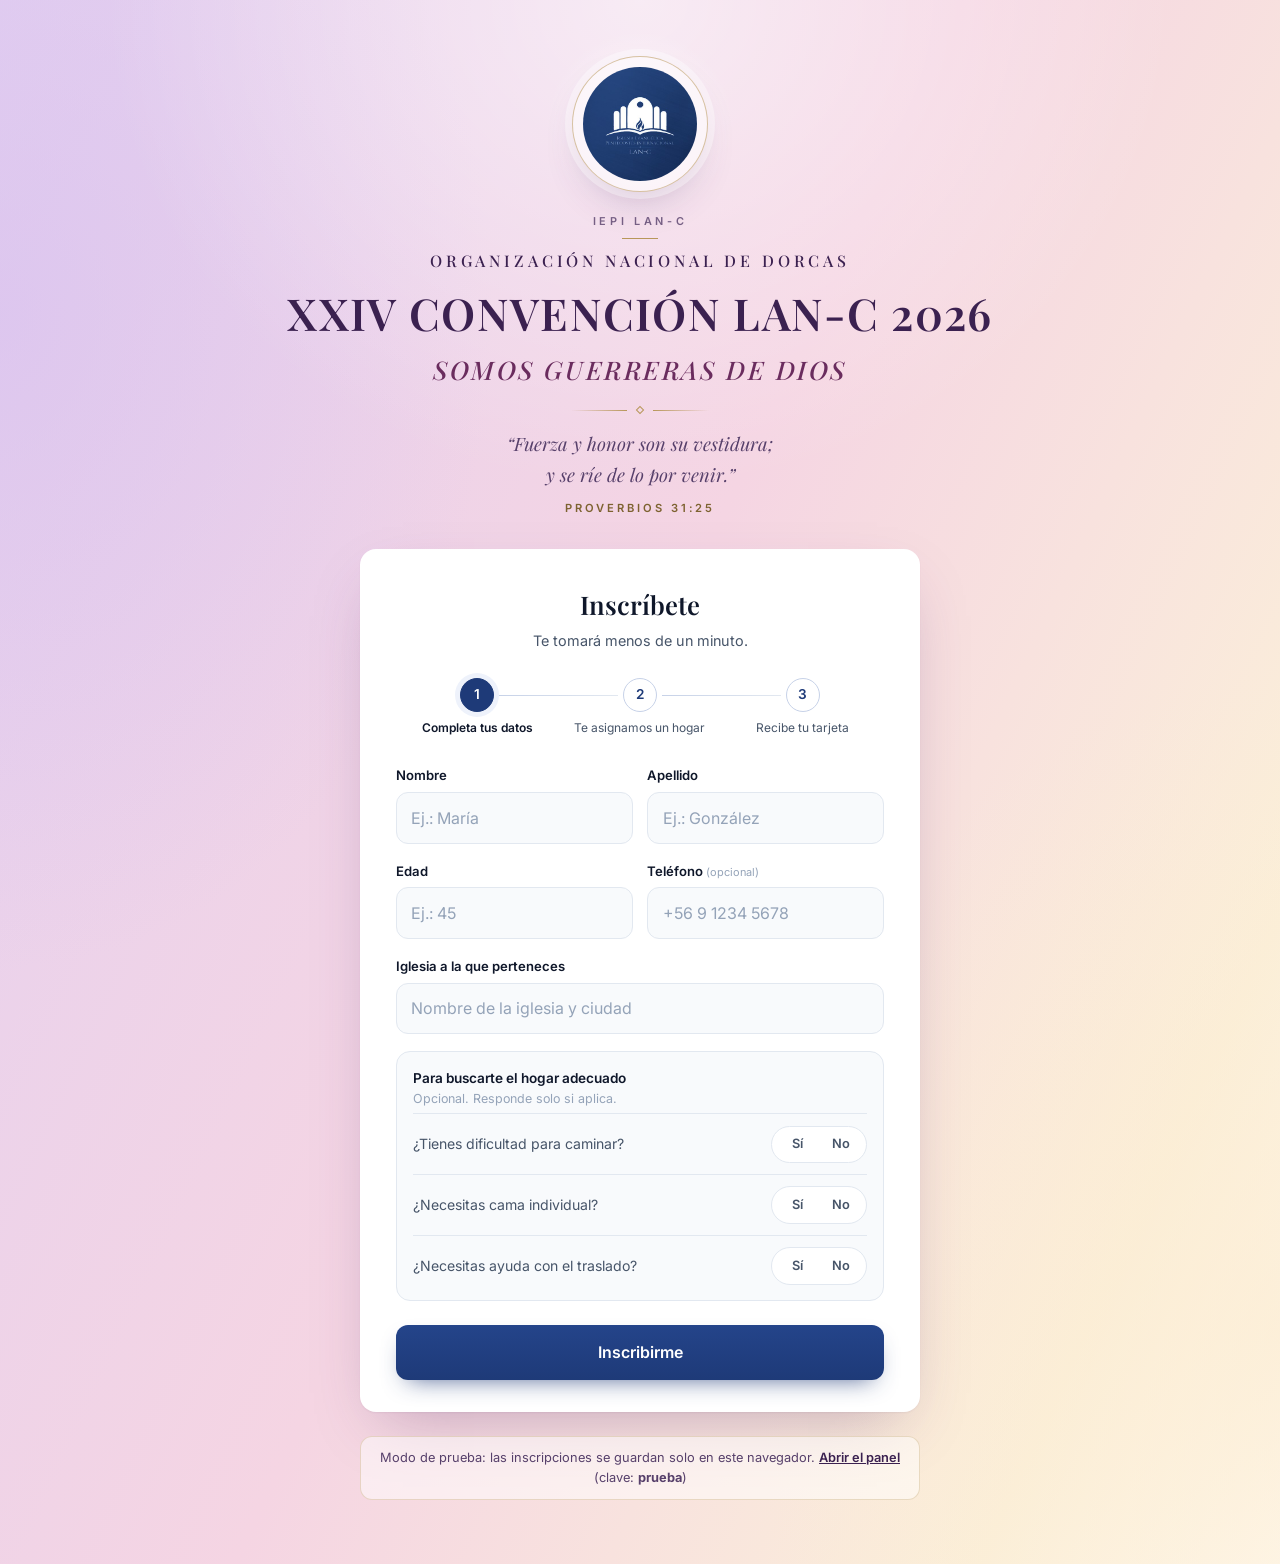
==== commit 61faca79: "Dorcas 2026: nuevo encabezado de la XXIV Convención LAN-C Fondo en degradado pastel (lavanda, rosa, " ====
--- a/dorcas2026/index.html
+++ b/dorcas2026/index.html
@@ -3,12 +3,12 @@
 <head>
 <meta charset="UTF-8">
 <meta name="viewport" content="width=device-width, initial-scale=1.0">
-<meta name="theme-color" content="#0b1a3a">
-<title>Convención de Dorcas 2026</title>
-<!-- Tipografías: Playfair Display (títulos y cita) e Inter (interfaz) -->
+<meta name="theme-color" content="#ead8f2">
+<title>XXIV Convención LAN-C 2026</title>
+<!-- Tipografías: Playfair Display (títulos, lema y versículo) e Inter (interfaz) -->
 <link rel="preconnect" href="https://fonts.googleapis.com">
 <link rel="preconnect" href="https://fonts.gstatic.com" crossorigin>
-<link href="https://fonts.googleapis.com/css2?family=Inter:wght@400;500;600&family=Playfair+Display:ital,wght@0,600;1,400&display=swap" rel="stylesheet">
+<link href="https://fonts.googleapis.com/css2?family=Inter:wght@400;500;600&family=Playfair+Display:ital,wght@0,500;0,600;1,400;1,500&display=swap" rel="stylesheet">
 <link rel="stylesheet" href="inscripcion.css">
 </head>
 <body>
@@ -21,17 +21,22 @@
       <img src="logo.jpg" alt="Logo Iglesia Evangélica Pentecostés Internacional LAN-C" width="122" height="122">
     </div>
 
-    <!-- El nombre del evento, quién organiza, fechas y lugar se cambian en comun.js (objeto EVENTO) -->
+    <!-- "IEPI LAN-C", el título, las fechas y el lugar se cambian en comun.js (objeto EVENTO) -->
     <p class="organiza" id="ev-organiza">IEPI LAN-C</p>
-    <h1 class="titulo" id="ev-nombre">Convención de Dorcas 2026</h1>
+    <p class="institucion">Organización Nacional de Dorcas</p>
+    <h1 class="titulo" id="ev-nombre">XXIV Convención LAN-C 2026</h1>
+
+    <!-- LEMA de la convención -->
+    <p class="lema">Somos guerreras de Dios</p>
+    <div class="ornamento" aria-hidden="true"><span></span></div>
+
+    <!-- VERSÍCULO: cambia el texto y la referencia aquí -->
+    <blockquote class="cita">
+      “Fuerza y honor son su vestidura;<br>
+      y se ríe de lo por venir.”
+      <cite>Proverbios 31:25</cite>
+    </blockquote>
     <div class="detalles" id="ev-detalle"></div>
-
-    <!-- CITA BÍBLICA: cambia el texto y la referencia aquí -->
-    <blockquote class="cita">
-      “Había entonces en Jope una discípula llamada Tabita, que traducido quiere decir, Dorcas.
-      Esta abundaba en buenas obras y en limosnas que hacía.”
-      <cite>Hechos 9:36</cite>
-    </blockquote>
   </header>
 
   <!-- ============================ TARJETA / FORMULARIO ============================ -->
--- a/dorcas2026/inscripcion.css
+++ b/dorcas2026/inscripcion.css
@@ -21,8 +21,19 @@
   --blanco: #ffffff;
 
   --error: #b42318; --error-bg: #fef3f2;
+
+  /* Encabezado: lavanda → rosa pastel → crema/marfil, textos ciruela y detalles dorados */
+  --lavanda: #e3d0f1;
+  --rosa: #f5d5e3;
+  --crema: #fbefd9;
+  --marfil: #fffaf1;
+  --morado: #3b2150;          /* título */
+  --ciruela: #6a2c5e;         /* lema */
+  --morado-texto: #57406b;    /* textos secundarios */
+  --oro: #b8975a;             /* líneas y ornamentos */
+  --oro-texto: #7d6230;       /* referencia bíblica (dorado legible sobre fondo claro) */
   --radio: 16px;
-  --sombra-tarjeta: 0 1px 2px rgba(5, 13, 31, .06), 0 24px 60px -18px rgba(5, 13, 31, .55);
+  --sombra-tarjeta: 0 1px 2px rgba(60, 30, 80, .06), 0 24px 60px -22px rgba(90, 50, 110, .35);
   --serif: 'Playfair Display', Georgia, 'Times New Roman', serif;
   --sans: 'Inter', system-ui, -apple-system, 'Segoe UI', Roboto, sans-serif;
 }
@@ -35,11 +46,13 @@
   color: var(--tinta);
   line-height: 1.55;
   -webkit-font-smoothing: antialiased;
-  /* Degradado profundo y limpio, sin tramas */
+  /* Degradado pastel suave: lavanda → rosa pastel → crema/marfil, con una luz cálida arriba */
   background:
-    radial-gradient(900px 520px at 50% -8%, rgba(70, 110, 200, .28), transparent 65%),
-    linear-gradient(180deg, var(--noche-3) 0%, var(--noche-2) 38%, var(--noche-1) 100%);
-  background-color: var(--noche-1);
+    radial-gradient(60% 45% at 50% 0%, rgba(255, 255, 255, .55), transparent 70%),
+    radial-gradient(55% 60% at 0% 20%, rgba(214, 190, 238, .55), transparent 70%),
+    radial-gradient(60% 60% at 100% 85%, rgba(252, 236, 210, .7), transparent 70%),
+    linear-gradient(115deg, var(--lavanda) 0%, var(--rosa) 48%, var(--crema) 85%, var(--marfil) 100%);
+  background-color: var(--rosa);
 }
 
 .oculto { display: none !important; }
@@ -55,73 +68,108 @@
 @media (min-width: 640px) { .pagina { padding: 3.5rem 1.5rem 4rem; } }
 
 /* ---------- Cabecera ---------- */
-.cabecera { text-align: center; color: var(--blanco); margin-bottom: 2rem; }
-
-/* Logo con halo traslúcido */
+.cabecera { text-align: center; color: var(--morado); margin-bottom: 2rem; }
+
+/* Logo con halo claro y anillo dorado fino (el logo no se altera) */
 .logo-halo {
   position: relative;
   display: inline-grid;
   place-items: center;
-  width: 132px; height: 132px;
+  width: 124px; height: 124px;
   border-radius: 50%;
-  background: rgba(255, 255, 255, .06);
-  border: 1px solid rgba(255, 255, 255, .14);
-  box-shadow: 0 0 0 10px rgba(255, 255, 255, .025), 0 20px 50px -15px rgba(0, 0, 0, .6);
-  -webkit-backdrop-filter: blur(6px);
-  backdrop-filter: blur(6px);
-}
-.logo-halo::before {           /* resplandor suave detrás del logo */
+  background: rgba(255, 255, 255, .5);
+  border: 1px solid rgba(184, 151, 90, .55);
+  box-shadow: 0 0 0 7px rgba(255, 255, 255, .35), 0 18px 40px -18px rgba(90, 50, 110, .45);
+}
+.logo-halo::before {           /* luz suave detrás del logo */
   content: '';
   position: absolute;
-  inset: -28px;
+  inset: -30px;
   border-radius: 50%;
-  background: radial-gradient(circle, rgba(120, 160, 255, .22), transparent 70%);
+  background: radial-gradient(circle, rgba(255, 255, 255, .7), transparent 68%);
   z-index: -1;
 }
-.logo-halo img { width: 108px; height: 108px; border-radius: 50%; object-fit: cover; display: block; }
+.logo-halo img { width: 104px; height: 104px; border-radius: 50%; object-fit: cover; display: block; }
 @media (min-width: 640px) {
-  .logo-halo { width: 148px; height: 148px; }
-  .logo-halo img { width: 122px; height: 122px; }
-}
-
+  .logo-halo { width: 136px; height: 136px; }
+  .logo-halo img { width: 114px; height: 114px; }
+}
+
+/* IEPI LAN-C: pequeño y discreto */
 .organiza {
-  margin-top: 1.4rem;
-  font-size: .72rem;
-  font-weight: 600;
-  letter-spacing: .32em;
+  margin-top: 1.3rem;
+  font-size: .68rem;
+  font-weight: 600;
+  letter-spacing: .34em;
   text-transform: uppercase;
-  color: rgba(255, 255, 255, .7);
-}
-
+  color: var(--morado-texto);
+  opacity: .8;
+}
+
+/* ORGANIZACIÓN NACIONAL DE DORCAS: nombre institucional, separado por una línea dorada */
+.institucion {
+  margin-top: .55rem;
+  font-family: var(--serif);
+  font-weight: 500;
+  font-size: clamp(.82rem, 2.6vw, 1rem);
+  letter-spacing: .24em;
+  text-transform: uppercase;
+  color: var(--morado);
+  text-wrap: balance;          /* si no cabe: "ORGANIZACIÓN NACIONAL" / "DE DORCAS" */
+}
+@media (max-width: 380px) { .institucion { letter-spacing: .18em; } }
+.institucion::before {
+  content: '';
+  display: block;
+  width: 36px; height: 1px;
+  margin: 0 auto .6rem;
+  background: var(--oro);
+}
+
+/* XXIV CONVENCIÓN LAN-C 2026: elemento principal */
 .titulo {
-  margin-top: .5rem;
-  font-family: var(--serif);
-  font-weight: 600;
-  font-size: clamp(2.1rem, 8.5vw, 3.4rem);
-  line-height: 1.08;
-  letter-spacing: -.01em;
-}
-.titulo span { display: block; }   /* el año va en su propia línea */
-
-.detalles { display: flex; justify-content: center; flex-wrap: wrap; gap: .5rem; margin-top: 1.1rem; }
-.detalles:empty { display: none; }
-.detalles span {
-  font-size: .82rem; font-weight: 500;
-  padding: .35rem .85rem;
-  border-radius: 999px;
-  background: rgba(255, 255, 255, .08);
-  border: 1px solid rgba(255, 255, 255, .16);
-}
-
+  margin-top: .9rem;
+  font-family: var(--serif);
+  font-weight: 600;
+  font-size: clamp(1.75rem, 6.4vw, 2.75rem);
+  line-height: 1.15;
+  letter-spacing: .03em;
+  text-transform: uppercase;
+  color: var(--morado);
+  text-wrap: balance;          /* en móvil: "XXIV CONVENCIÓN" / "LAN-C 2026" */
+}
+.titulo span { display: inline; white-space: nowrap; }
+
+/* SOMOS GUERRERAS DE DIOS: lema */
+.lema {
+  margin-top: .7rem;
+  font-family: var(--serif);
+  font-style: italic;
+  font-weight: 500;
+  font-size: clamp(1.15rem, 4.4vw, 1.6rem);
+  letter-spacing: .1em;
+  text-transform: uppercase;
+  color: var(--ciruela);
+  text-wrap: balance;
+}
+
+/* Separador dorado fino con un rombo */
+.ornamento { display: flex; align-items: center; justify-content: center; gap: .6rem; margin: 1.1rem auto 0; }
+.ornamento::before, .ornamento::after { content: ''; width: 56px; height: 1px; }
+.ornamento::before { background: linear-gradient(90deg, transparent, var(--oro)); }
+.ornamento::after { background: linear-gradient(90deg, var(--oro), transparent); }
+.ornamento span { width: 6px; height: 6px; transform: rotate(45deg); border: 1px solid var(--oro); }
+
+/* Versículo */
 .cita {
-  max-width: 30rem;
-  margin: 1.6rem auto 0;
+  max-width: 28rem;
+  margin: 1rem auto 0;
   font-family: var(--serif);
   font-style: italic;
   font-weight: 400;
-  font-size: 1.02rem;
-  line-height: 1.75;
-  color: rgba(255, 255, 255, .85);
+  font-size: clamp(1rem, 3.6vw, 1.15rem);
+  line-height: 1.65;
+  color: var(--morado-texto);
 }
 .cita cite {
   display: block;
@@ -130,11 +178,22 @@
   font-style: normal;
   font-size: .7rem;
   font-weight: 600;
-  letter-spacing: .24em;
+  letter-spacing: .26em;
   text-transform: uppercase;
-  color: rgba(255, 255, 255, .55);
-}
-.cita cite::before { content: ''; display: block; width: 28px; height: 1px; margin: 0 auto .55rem; background: rgba(255, 255, 255, .35); }
+  color: var(--oro-texto);
+}
+
+/* Fechas y lugar (aparecen solo si están configurados en comun.js) */
+.detalles { display: flex; justify-content: center; flex-wrap: wrap; gap: .5rem; margin-top: 1.1rem; }
+.detalles:empty { display: none; }
+.detalles span {
+  font-size: .8rem; font-weight: 500;
+  padding: .35rem .85rem;
+  border-radius: 999px;
+  color: var(--morado-texto);
+  background: rgba(255, 255, 255, .55);
+  border: 1px solid rgba(184, 151, 90, .35);
+}
 
 /* ---------- Tarjeta ---------- */
 .tarjeta {
@@ -330,18 +389,18 @@
 }
 
 /* ---------- Pie ---------- */
-.pie { margin-top: 1.5rem; text-align: center; font-size: .82rem; color: rgba(255, 255, 255, .6); }
-.pie a { color: rgba(255, 255, 255, .9); }
+.pie { margin-top: 1.5rem; text-align: center; font-size: .82rem; color: var(--morado-texto); }
+.pie a { color: var(--morado); }
 .prueba {
   margin-top: 1rem;
   padding: .7rem 1rem;
   border-radius: 12px;
   font-size: .8rem;
   text-align: center;
-  color: rgba(255, 255, 255, .78);
-  background: rgba(255, 255, 255, .06);
-  border: 1px solid rgba(255, 255, 255, .12);
-}
-.prueba a { color: #fff; font-weight: 600; }
+  color: var(--morado-texto);
+  background: rgba(255, 255, 255, .5);
+  border: 1px solid rgba(184, 151, 90, .3);
+}
+.prueba a { color: var(--morado); font-weight: 600; }
 
 @media (prefers-reduced-motion: reduce) { * { transition: none !important; } }
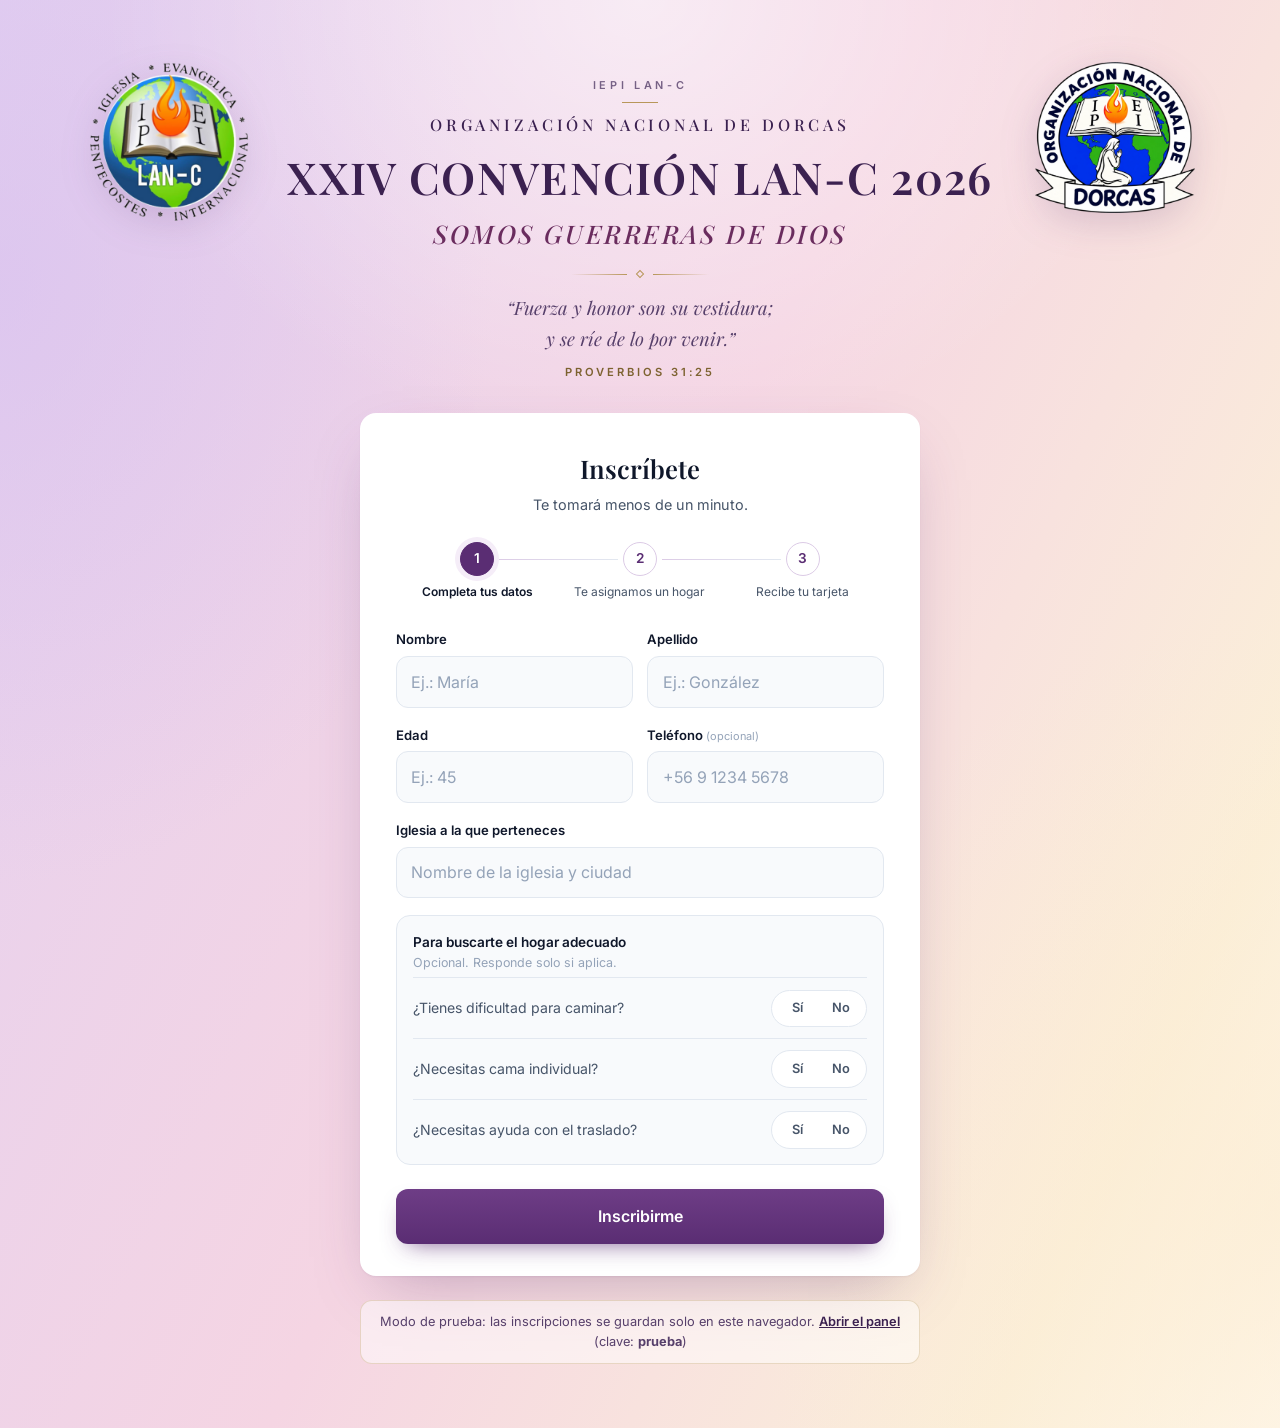
==== commit 3dc0eb53: "Dorcas 2026: logos oficiales de IEPI LAN-C y de la Organización Nacional de Dorcas a los costados Lo" ====
--- a/dorcas2026/index.html
+++ b/dorcas2026/index.html
@@ -16,27 +16,28 @@
 
   <!-- =============================== CABECERA =============================== -->
   <header class="cabecera">
-    <!-- LOGO: reemplaza logo.jpg por otra imagen (cuadrada) para cambiarlo -->
-    <div class="logo-halo">
-      <img src="logo.jpg" alt="Logo Iglesia Evangélica Pentecostés Internacional LAN-C" width="122" height="122">
+    <!-- LOGOS a los costados: reemplaza logo-iepi.png o logo-dorcas.png (PNG con fondo transparente) para cambiarlos -->
+    <img class="logo-lado izq" src="logo-iepi.png" alt="Logo Iglesia Evangélica Pentecostés Internacional LAN-C" width="400" height="396">
+    <img class="logo-lado der" src="logo-dorcas.png" alt="Logo Organización Nacional de Dorcas" width="440" height="413">
+
+    <div class="cabecera-texto">
+      <!-- "IEPI LAN-C", el título, las fechas y el lugar se cambian en comun.js (objeto EVENTO) -->
+      <p class="organiza" id="ev-organiza">IEPI LAN-C</p>
+      <p class="institucion">Organización Nacional de Dorcas</p>
+      <h1 class="titulo" id="ev-nombre">XXIV Convención LAN-C 2026</h1>
+
+      <!-- LEMA de la convención -->
+      <p class="lema">Somos guerreras de Dios</p>
+      <div class="ornamento" aria-hidden="true"><span></span></div>
+
+      <!-- VERSÍCULO: cambia el texto y la referencia aquí -->
+      <blockquote class="cita">
+        “Fuerza y honor son su vestidura;<br>
+        y se ríe de lo por venir.”
+        <cite>Proverbios 31:25</cite>
+      </blockquote>
+      <div class="detalles" id="ev-detalle"></div>
     </div>
-
-    <!-- "IEPI LAN-C", el título, las fechas y el lugar se cambian en comun.js (objeto EVENTO) -->
-    <p class="organiza" id="ev-organiza">IEPI LAN-C</p>
-    <p class="institucion">Organización Nacional de Dorcas</p>
-    <h1 class="titulo" id="ev-nombre">XXIV Convención LAN-C 2026</h1>
-
-    <!-- LEMA de la convención -->
-    <p class="lema">Somos guerreras de Dios</p>
-    <div class="ornamento" aria-hidden="true"><span></span></div>
-
-    <!-- VERSÍCULO: cambia el texto y la referencia aquí -->
-    <blockquote class="cita">
-      “Fuerza y honor son su vestidura;<br>
-      y se ríe de lo por venir.”
-      <cite>Proverbios 31:25</cite>
-    </blockquote>
-    <div class="detalles" id="ev-detalle"></div>
   </header>
 
   <!-- ============================ TARJETA / FORMULARIO ============================ -->
--- a/dorcas2026/inscripcion.css
+++ b/dorcas2026/inscripcion.css
@@ -4,13 +4,11 @@
    Para cambiar los colores, edita las variables de :root.
    ===================================================================== */
 :root {
-  /* Azul noche / azul marino */
-  --noche-1: #050d1f;
-  --noche-2: #0b1a3a;
-  --noche-3: #15295a;
-  --marino: #1e3a78;        /* color principal: botones, foco, pasos */
-  --marino-hover: #17306a;
-  --marino-suave: #eef2fb;
+  /* Acentos: morado (botones, foco, pasos) y ciruela (código de inscripción) */
+  --acento: #5a2d73;
+  --acento-hover: #4a2361;
+  --acento-suave: #f5edf8;
+  --acento-ciruela: #6a2c5e;
 
   /* Neutros */
   --tinta: #0f172a;
@@ -70,29 +68,40 @@
 /* ---------- Cabecera ---------- */
 .cabecera { text-align: center; color: var(--morado); margin-bottom: 2rem; }
 
-/* Logo con halo claro y anillo dorado fino (el logo no se altera) */
-.logo-halo {
-  position: relative;
-  display: inline-grid;
-  place-items: center;
-  width: 124px; height: 124px;
-  border-radius: 50%;
-  background: rgba(255, 255, 255, .5);
-  border: 1px solid rgba(184, 151, 90, .55);
-  box-shadow: 0 0 0 7px rgba(255, 255, 255, .35), 0 18px 40px -18px rgba(90, 50, 110, .45);
-}
-.logo-halo::before {           /* luz suave detrás del logo */
-  content: '';
-  position: absolute;
-  inset: -30px;
-  border-radius: 50%;
-  background: radial-gradient(circle, rgba(255, 255, 255, .7), transparent 68%);
-  z-index: -1;
-}
-.logo-halo img { width: 104px; height: 104px; border-radius: 50%; object-fit: cover; display: block; }
+/* Logos institucionales a los costados (PNG transparentes, sin alterar)
+   Móvil y tablet: los dos logos arriba, uno junto al otro; texto debajo.
+   Escritorio: logo IEPI · texto · logo Dorcas. */
+.cabecera {
+  display: grid;
+  grid-template-columns: 1fr 1fr;
+  grid-template-areas: "izq der" "texto texto";
+  column-gap: 1.25rem;
+  align-items: center;
+}
+.cabecera-texto { grid-area: texto; min-width: 0; }
+.logo-lado {
+  display: block;
+  width: 96px;
+  height: auto;
+  filter: drop-shadow(0 10px 18px rgba(90, 50, 110, .18));
+}
+.logo-lado.izq { grid-area: izq; justify-self: end; }
+.logo-lado.der { grid-area: der; justify-self: start; width: 104px; }
 @media (min-width: 640px) {
-  .logo-halo { width: 136px; height: 136px; }
-  .logo-halo img { width: 114px; height: 114px; }
+  .logo-lado { width: 116px; }
+  .logo-lado.der { width: 126px; }
+}
+@media (min-width: 960px) {
+  .cabecera {
+    width: min(1120px, calc(100vw - 2rem));
+    margin-left: 50%;
+    transform: translateX(-50%);
+    grid-template-columns: 170px minmax(0, 1fr) 170px;
+    grid-template-areas: "izq texto der";
+    align-items: start;
+    column-gap: 1.5rem;
+  }
+  .logo-lado, .logo-lado.der { width: 160px; justify-self: center; margin-top: .4rem; }
 }
 
 /* IEPI LAN-C: pequeño y discreto */
@@ -241,9 +250,9 @@
   border-radius: 50%;
   font-weight: 600;
   font-size: .85rem;
-  color: var(--marino);
+  color: var(--acento);
   background: var(--blanco);
-  border: 1.5px solid #c7d2e8;
+  border: 1.5px solid #dccbe6;
 }
 .pasos li:not(:last-child)::after {   /* línea fina que conecta los pasos */
   content: '';
@@ -252,13 +261,13 @@
   left: calc(50% + 22px);
   right: calc(-50% + 22px);
   height: 1.5px;
-  background: linear-gradient(90deg, #c7d2e8, #e2e8f0);
+  background: linear-gradient(90deg, #dccbe6, #e2e8f0);
 }
 .pasos li.activo { color: var(--tinta); font-weight: 600; }
-.pasos li.activo::before { background: var(--marino); border-color: var(--marino); color: var(--blanco);
-  box-shadow: 0 0 0 5px var(--marino-suave); }
-.pasos li.hecho::before { content: '✓'; background: var(--marino-suave); border-color: var(--marino-suave); }
-.pasos li.hecho::after { background: var(--marino); }
+.pasos li.activo::before { background: var(--acento); border-color: var(--acento); color: var(--blanco);
+  box-shadow: 0 0 0 5px var(--acento-suave); }
+.pasos li.hecho::before { content: '✓'; background: var(--acento-suave); border-color: var(--acento-suave); }
+.pasos li.hecho::after { background: var(--acento); }
 
 /* ---------- Campos ---------- */
 .fila { display: grid; gap: 0 .9rem; }
@@ -286,8 +295,8 @@
 .campo input:focus {
   outline: none;
   background: var(--blanco);
-  border-color: var(--marino);
-  box-shadow: 0 0 0 4px rgba(30, 58, 120, .14);
+  border-color: var(--acento);
+  box-shadow: 0 0 0 4px rgba(90, 45, 115, .14);
 }
 .campo input[aria-invalid="true"] { border-color: var(--error); box-shadow: 0 0 0 4px rgba(180, 35, 24, .1); }
 
@@ -328,8 +337,8 @@
   color: var(--tinta-2);
   transition: background .15s, color .15s;
 }
-.sino input:checked + span { background: var(--marino); color: var(--blanco); }
-.sino input:focus-visible + span { outline: 2px solid var(--marino); outline-offset: 2px; }
+.sino input:checked + span { background: var(--acento); color: var(--blanco); }
+.sino input:focus-visible + span { outline: 2px solid var(--acento); outline-offset: 2px; }
 
 /* ---------- Botones y mensajes ---------- */
 .boton {
@@ -339,18 +348,18 @@
   padding: .95rem 1.2rem;
   font: inherit; font-size: 1rem; font-weight: 600;
   color: var(--blanco);
-  background: linear-gradient(180deg, #24448a, var(--marino));
+  background: linear-gradient(180deg, #6e3d86, var(--acento));
   border: 0;
   border-radius: 12px;
   cursor: pointer;
-  box-shadow: 0 10px 24px -12px rgba(30, 58, 120, .85);
+  box-shadow: 0 10px 24px -12px rgba(90, 45, 115, .85);
   transition: transform .15s, box-shadow .15s, background .15s;
 }
-.boton:hover { background: var(--marino-hover); transform: translateY(-1px); }
-.boton:focus-visible { outline: 3px solid rgba(30, 58, 120, .35); outline-offset: 3px; }
+.boton:hover { background: var(--acento-hover); transform: translateY(-1px); }
+.boton:focus-visible { outline: 3px solid rgba(90, 45, 115, .35); outline-offset: 3px; }
 .boton:disabled { opacity: .65; cursor: wait; transform: none; }
-.boton.secundario { background: var(--marino-suave); color: var(--marino); box-shadow: none; }
-.boton.secundario:hover { background: #e2e9f8; }
+.boton.secundario { background: var(--acento-suave); color: var(--acento); box-shadow: none; }
+.boton.secundario:hover { background: #ecdff2; }
 
 .error {
   margin-top: 1rem;
@@ -370,8 +379,8 @@
   border-radius: 50%;
   font-size: 1.8rem;
   color: var(--blanco);
-  background: var(--marino);
-  box-shadow: 0 0 0 8px var(--marino-suave);
+  background: var(--acento);
+  box-shadow: 0 0 0 8px var(--acento-suave);
 }
 .listo p { color: var(--tinta-2); margin-top: .5rem; }
 .codigo {
@@ -379,13 +388,13 @@
   margin: .9rem 0 .4rem;
   padding: .5rem 1.2rem;
   border-radius: 12px;
-  border: 1px dashed #b8c4de;
-  background: var(--marino-suave);
+  border: 1px dashed #d3bfe0;
+  background: var(--acento-suave);
   font-family: var(--serif);
   font-size: 2rem;
   font-weight: 600;
   letter-spacing: .05em;
-  color: var(--marino);
+  color: var(--acento-ciruela);
 }
 
 /* ---------- Pie ---------- */
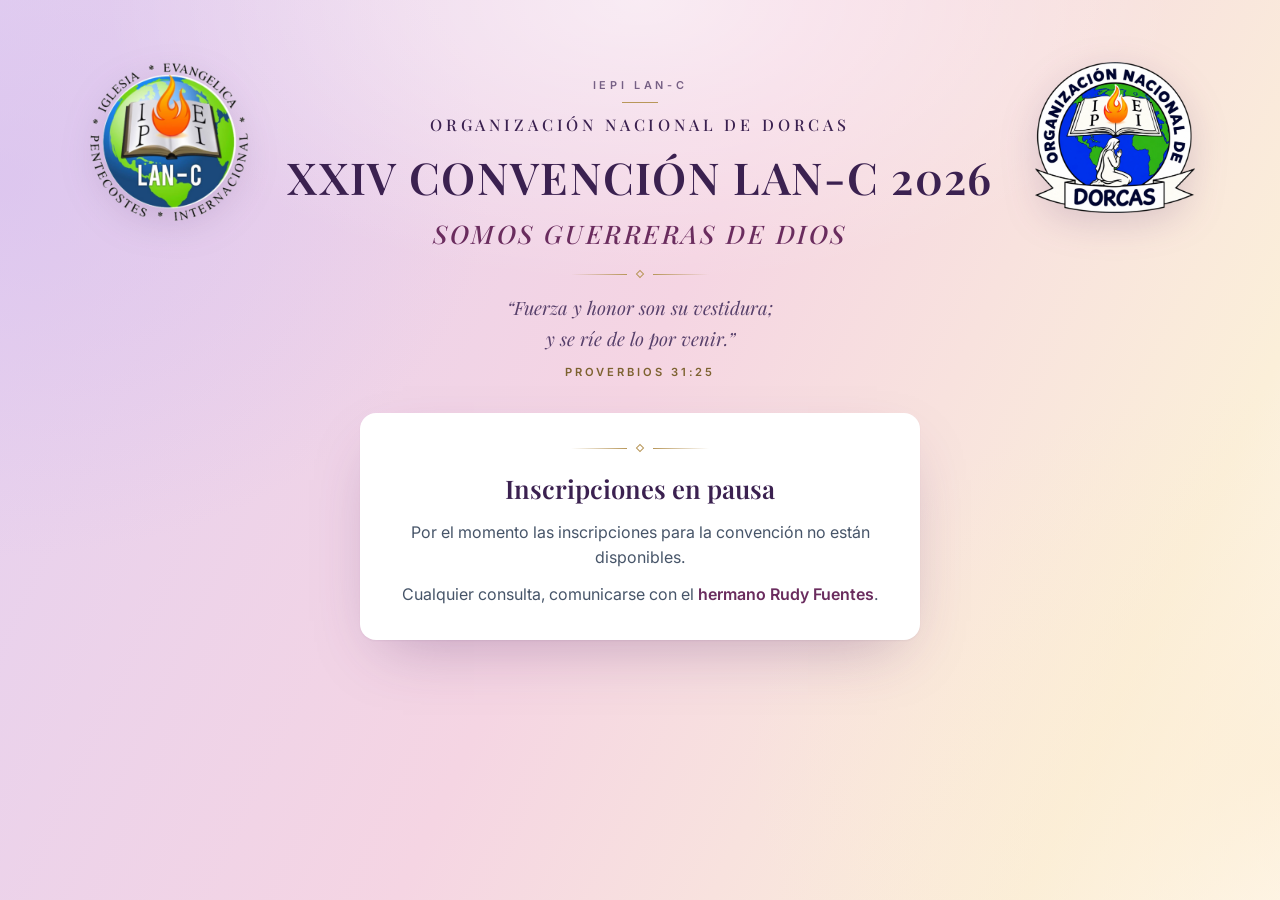
==== commit a3bbef2f: "Dorcas 2026: inscripciones en pausa Con EN_PAUSA = true (comun.js), la página de inscripción muestra" ====
--- a/dorcas2026/index.html
+++ b/dorcas2026/index.html
@@ -123,6 +123,14 @@
     </div>
   </section>
 
+  <!-- Aviso de pausa (se muestra cuando EN_PAUSA = true en comun.js) -->
+  <section class="tarjeta pausa oculto" id="pausa" aria-labelledby="titulo-pausa">
+    <div class="ornamento" aria-hidden="true"><span></span></div>
+    <h2 id="titulo-pausa">Inscripciones en pausa</h2>
+    <p>Por el momento las inscripciones para la convención no están disponibles.</p>
+    <p>Cualquier consulta, comunicarse con el <strong id="pausa-contacto"></strong>.</p>
+  </section>
+
   <p class="pie" id="ev-contacto"></p>
   <div id="prueba" class="prueba oculto">Modo de prueba: las inscripciones se guardan solo en este navegador.
     <a href="admin.html">Abrir el panel</a> (clave: <b>prueba</b>)</div>
@@ -141,7 +149,14 @@
   .filter(Boolean).map(t => '<span>' + t + '</span>').join('');
 document.title = 'Inscripción · ' + EVENTO.nombre;
 if (EVENTO.contacto) $('ev-contacto').textContent = '¿Dudas? Escríbenos: ' + EVENTO.contacto;
-if (MODO_PRUEBA) $('prueba').classList.remove('oculto');
+if (MODO_PRUEBA && !EN_PAUSA) $('prueba').classList.remove('oculto');
+
+/* ---------- Pausa ---------- */
+if (EN_PAUSA) {
+  $('tarjeta').classList.add('oculto');
+  $('pausa-contacto').textContent = CONTACTO_PAUSA;
+  $('pausa').classList.remove('oculto');
+}
 
 /* ---------- Pasos ---------- */
 function marcarPaso(n) {   // n = paso activo (1, 2 o 3)
--- a/dorcas2026/inscripcion.css
+++ b/dorcas2026/inscripcion.css
@@ -397,6 +397,13 @@
   color: var(--acento-ciruela);
 }
 
+/* ---------- Aviso de pausa ---------- */
+.pausa { text-align: center; padding-top: 2rem; padding-bottom: 2rem; }
+.pausa .ornamento { margin: 0 auto 1.1rem; }
+.pausa h2 { color: var(--morado); }
+.pausa p { color: var(--tinta-2); margin-top: .7rem; line-height: 1.6; }
+.pausa strong { color: var(--acento-ciruela); font-weight: 600; }
+
 /* ---------- Pie ---------- */
 .pie { margin-top: 1.5rem; text-align: center; font-size: .82rem; color: var(--morado-texto); }
 .pie a { color: var(--morado); }
